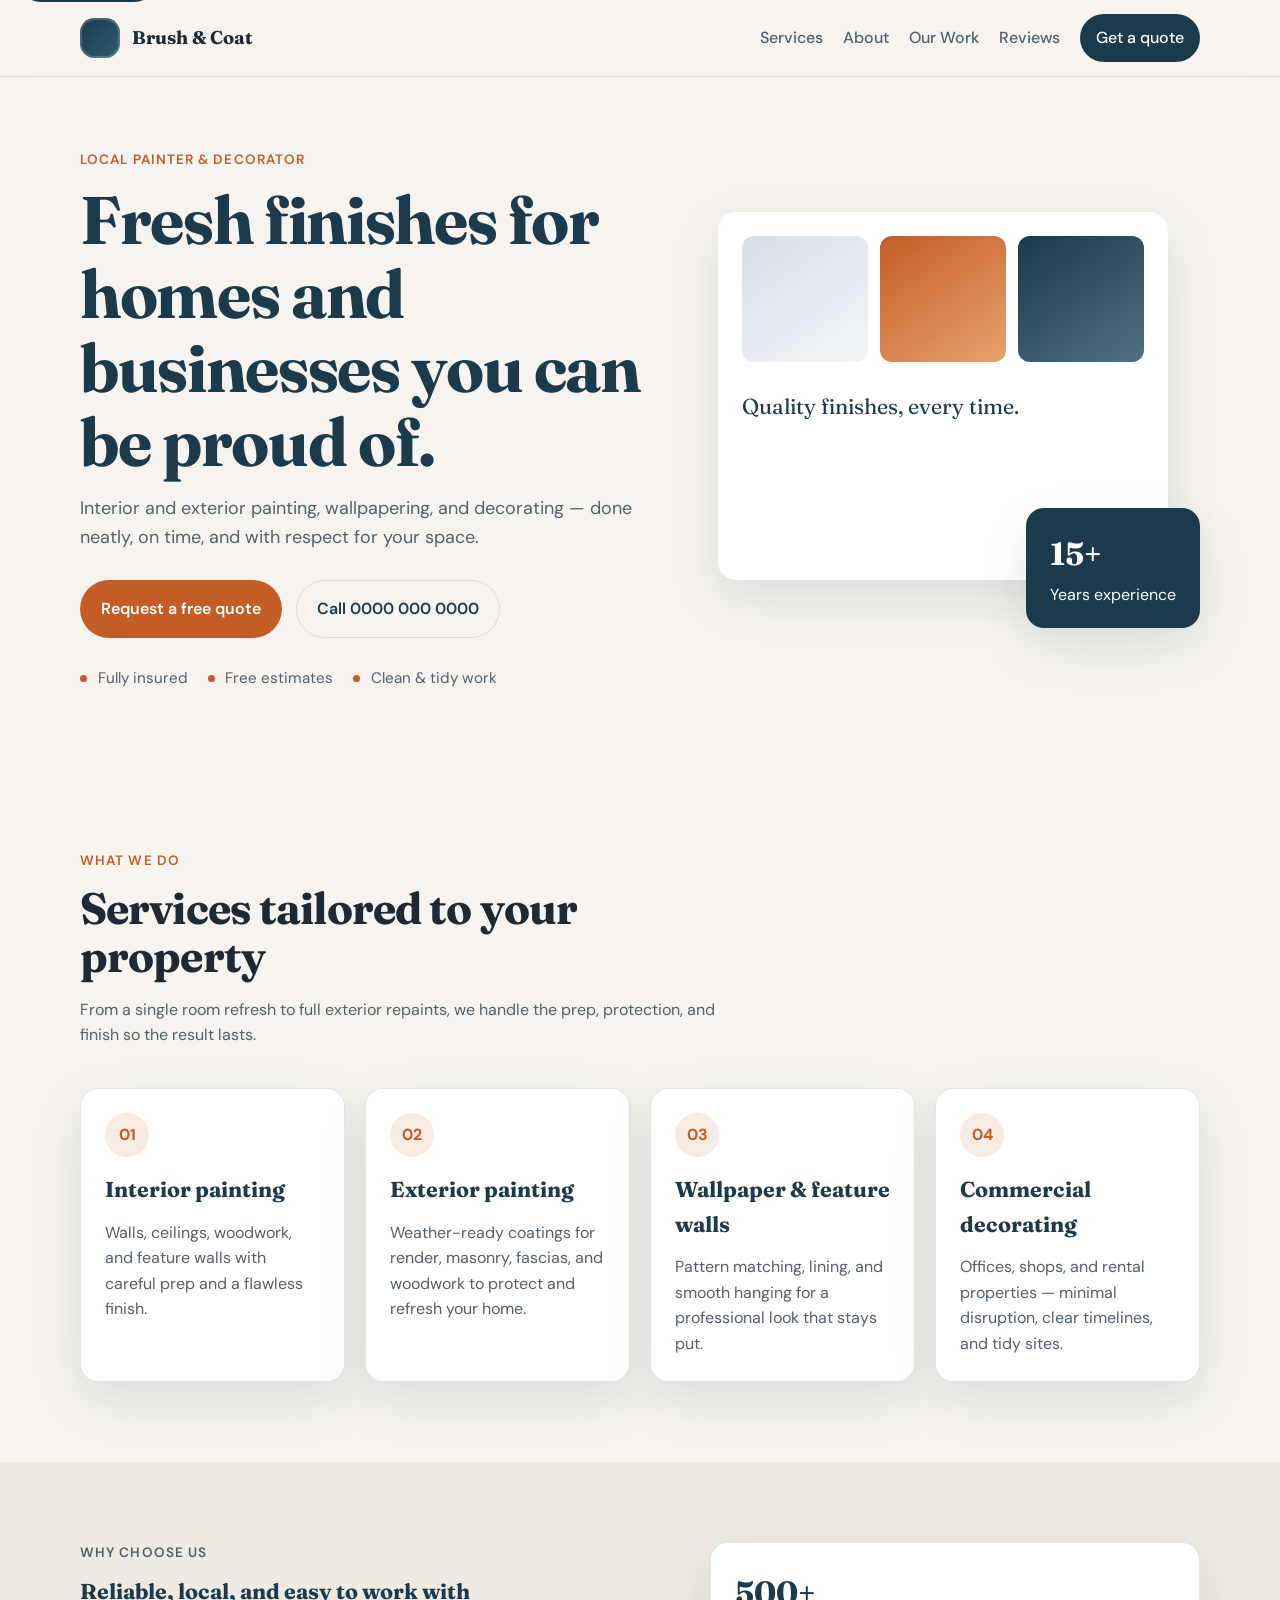
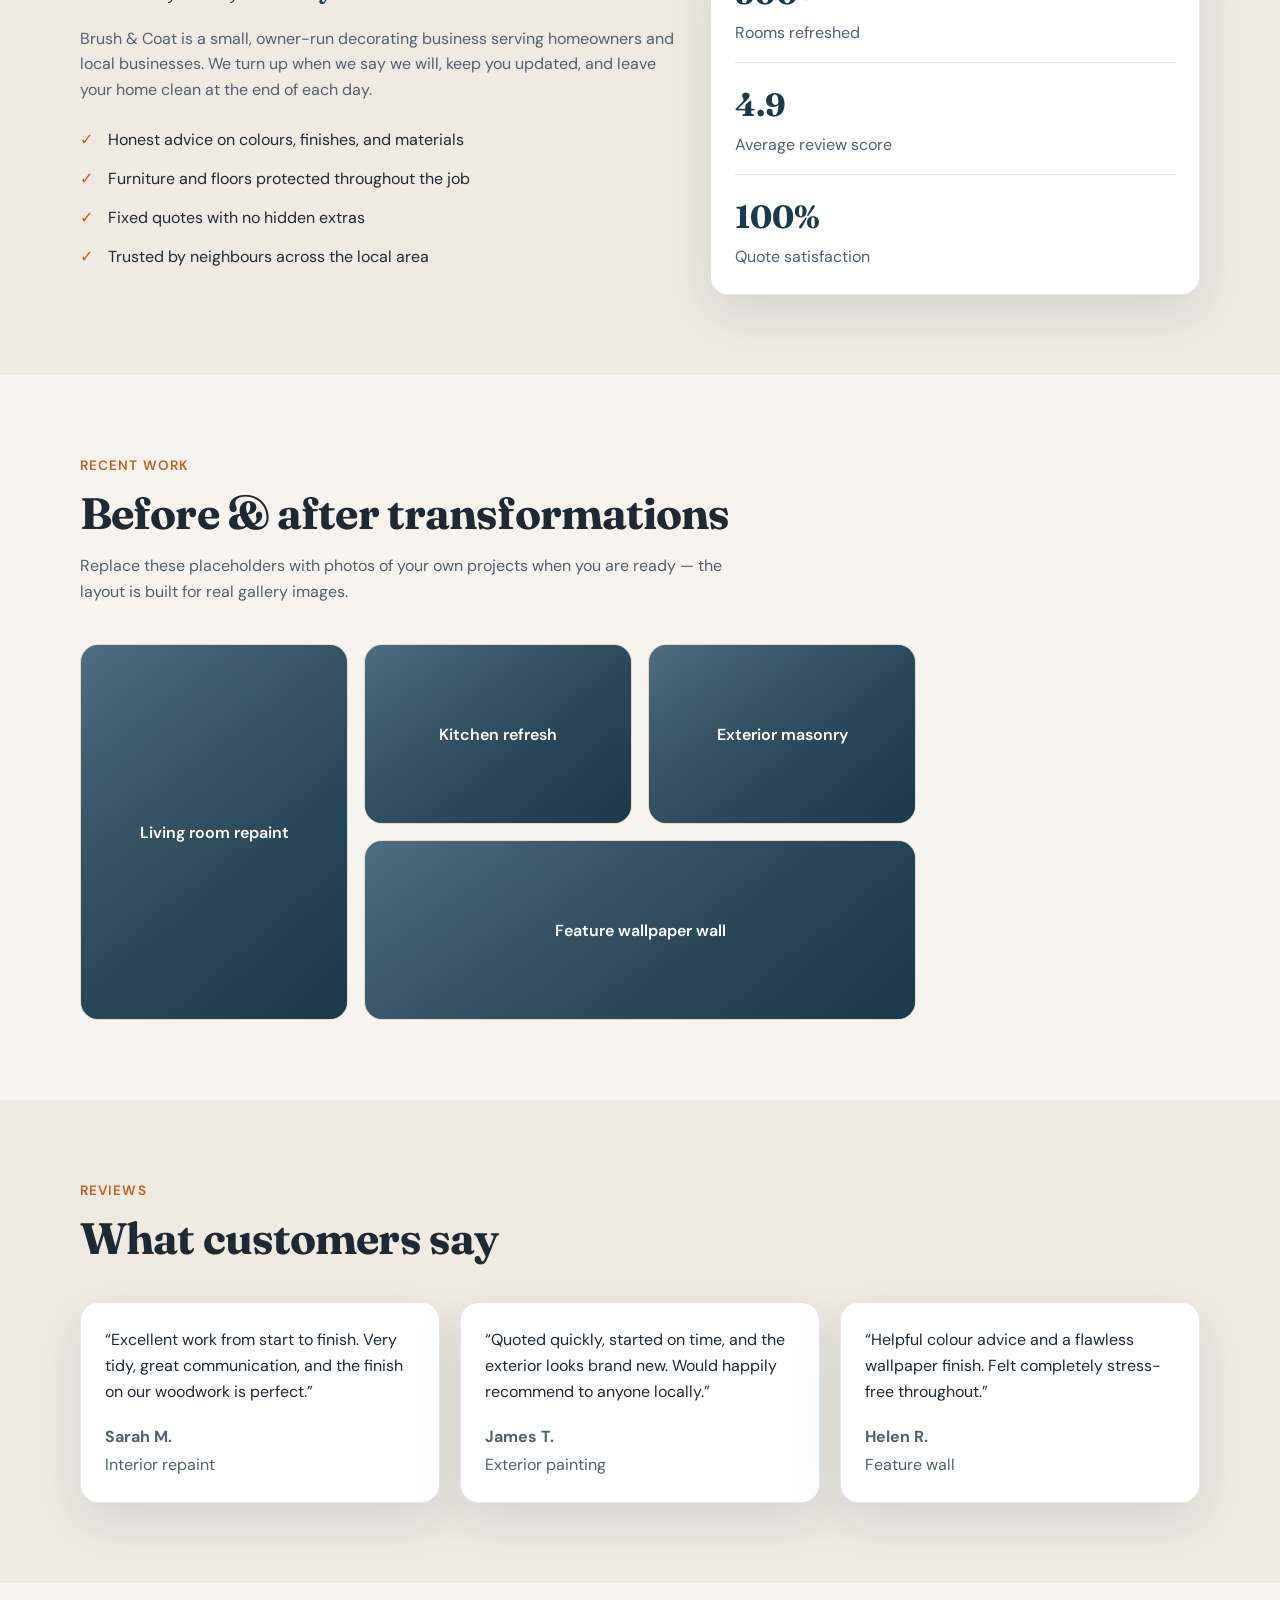
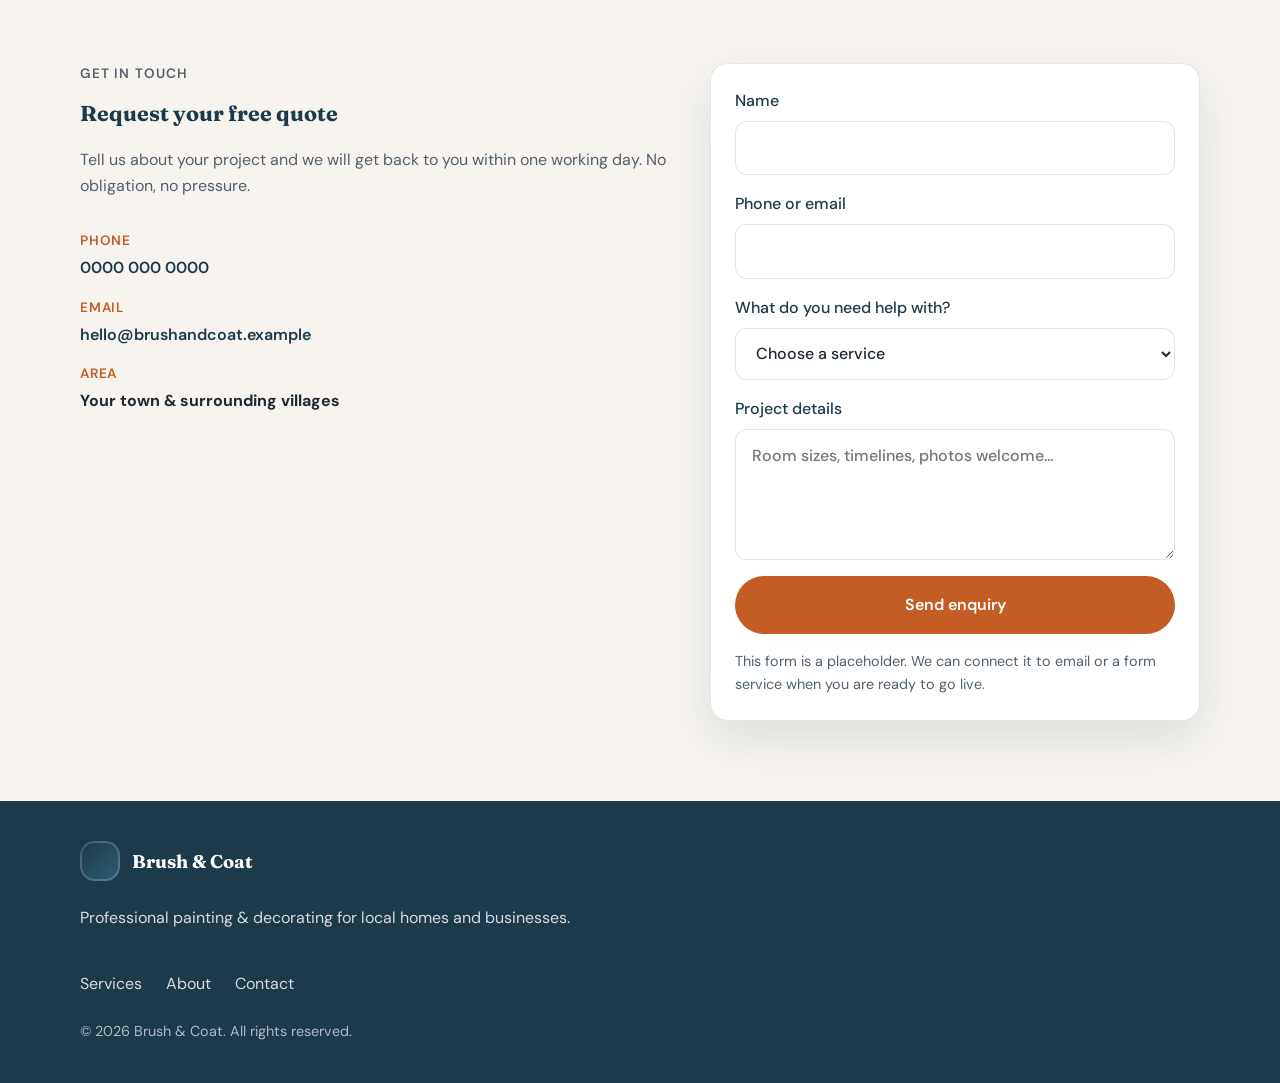
==== index.html @ 52cade2f "Initial Decorator Site" ====
<!DOCTYPE html>
<html lang="en">
  <head>
    <meta charset="UTF-8" />
    <meta name="viewport" content="width=device-width, initial-scale=1.0" />
    <meta
      name="description"
      content="Professional painting and decorating for homes and businesses. Interior, exterior, wallpaper, and more. Free quotes across your local area."
    />
    <title>Brush &amp; Coat | Painter &amp; Decorator</title>
    <link rel="icon" href="/favicon.svg" type="image/svg+xml" />
    <link rel="preconnect" href="https://fonts.googleapis.com" />
    <link rel="preconnect" href="https://fonts.gstatic.com" crossorigin />
    <link
      href="https://fonts.googleapis.com/css2?family=DM+Sans:ital,opsz,wght@0,9..40,400;0,9..40,500;0,9..40,600;0,9..40,700;1,9..40,400&family=Fraunces:opsz,wght@9..144,600;9..144,700&display=swap"
      rel="stylesheet"
    />
    <link rel="stylesheet" href="/css/styles.css" />
  </head>
  <body>
    <a class="skip-link" href="#main">Skip to content</a>

    <header class="site-header" id="top">
      <div class="container header-inner">
        <a class="logo" href="#top">
          <span class="logo-mark" aria-hidden="true"></span>
          <span class="logo-text">Brush &amp; Coat</span>
        </a>

        <button
          class="nav-toggle"
          type="button"
          aria-expanded="false"
          aria-controls="site-nav"
        >
          <span class="nav-toggle-bar"></span>
          <span class="nav-toggle-bar"></span>
          <span class="nav-toggle-bar"></span>
          <span class="sr-only">Open menu</span>
        </button>

        <nav class="site-nav" id="site-nav">
          <a href="#services">Services</a>
          <a href="#about">About</a>
          <a href="#work">Our Work</a>
          <a href="#reviews">Reviews</a>
          <a class="nav-cta" href="#contact">Get a quote</a>
        </nav>
      </div>
    </header>

    <main id="main">
      <section class="hero">
        <div class="container hero-grid">
          <div class="hero-copy">
            <p class="eyebrow">Local painter &amp; decorator</p>
            <h1>Fresh finishes for homes and businesses you can be proud of.</h1>
            <p class="lead">
              Interior and exterior painting, wallpapering, and decorating —
              done neatly, on time, and with respect for your space.
            </p>
            <div class="hero-actions">
              <a class="btn btn-primary" href="#contact">Request a free quote</a>
              <a class="btn btn-secondary" href="tel:+440000000000">Call 0000 000 0000</a>
            </div>
            <ul class="trust-list">
              <li>Fully insured</li>
              <li>Free estimates</li>
              <li>Clean &amp; tidy work</li>
            </ul>
          </div>

          <div class="hero-visual" aria-hidden="true">
            <div class="hero-card hero-card-main">
              <div class="swatch swatch-1"></div>
              <div class="swatch swatch-2"></div>
              <div class="swatch swatch-3"></div>
              <p>Quality finishes, every time.</p>
            </div>
            <div class="hero-card hero-card-accent">
              <strong>15+</strong>
              <span>Years experience</span>
            </div>
          </div>
        </div>
      </section>

      <section class="section" id="services">
        <div class="container">
          <div class="section-heading">
            <p class="eyebrow">What we do</p>
            <h2>Services tailored to your property</h2>
            <p>
              From a single room refresh to full exterior repaints, we handle
              the prep, protection, and finish so the result lasts.
            </p>
          </div>

          <div class="card-grid">
            <article class="service-card">
              <div class="service-icon" aria-hidden="true">01</div>
              <h3>Interior painting</h3>
              <p>
                Walls, ceilings, woodwork, and feature walls with careful prep
                and a flawless finish.
              </p>
            </article>
            <article class="service-card">
              <div class="service-icon" aria-hidden="true">02</div>
              <h3>Exterior painting</h3>
              <p>
                Weather-ready coatings for render, masonry, fascias, and
                woodwork to protect and refresh your home.
              </p>
            </article>
            <article class="service-card">
              <div class="service-icon" aria-hidden="true">03</div>
              <h3>Wallpaper &amp; feature walls</h3>
              <p>
                Pattern matching, lining, and smooth hanging for a professional
                look that stays put.
              </p>
            </article>
            <article class="service-card">
              <div class="service-icon" aria-hidden="true">04</div>
              <h3>Commercial decorating</h3>
              <p>
                Offices, shops, and rental properties — minimal disruption,
                clear timelines, and tidy sites.
              </p>
            </article>
          </div>
        </div>
      </section>

      <section class="section section-muted" id="about">
        <div class="container about-grid">
          <div>
            <p class="eyebrow">Why choose us</p>
            <h2>Reliable, local, and easy to work with</h2>
            <p>
              Brush &amp; Coat is a small, owner-run decorating business serving
              homeowners and local businesses. We turn up when we say we will,
              keep you updated, and leave your home clean at the end of each day.
            </p>
            <ul class="check-list">
              <li>Honest advice on colours, finishes, and materials</li>
              <li>Furniture and floors protected throughout the job</li>
              <li>Fixed quotes with no hidden extras</li>
              <li>Trusted by neighbours across the local area</li>
            </ul>
          </div>

          <div class="stats-panel">
            <div class="stat">
              <strong>500+</strong>
              <span>Rooms refreshed</span>
            </div>
            <div class="stat">
              <strong>4.9</strong>
              <span>Average review score</span>
            </div>
            <div class="stat">
              <strong>100%</strong>
              <span>Quote satisfaction</span>
            </div>
          </div>
        </div>
      </section>

      <section class="section" id="work">
        <div class="container">
          <div class="section-heading">
            <p class="eyebrow">Recent work</p>
            <h2>Before &amp; after transformations</h2>
            <p>
              Replace these placeholders with photos of your own projects when
              you are ready — the layout is built for real gallery images.
            </p>
          </div>

          <div class="gallery-grid">
            <figure class="gallery-item gallery-item-tall">
              <div class="gallery-placeholder">Living room repaint</div>
            </figure>
            <figure class="gallery-item">
              <div class="gallery-placeholder">Kitchen refresh</div>
            </figure>
            <figure class="gallery-item">
              <div class="gallery-placeholder">Exterior masonry</div>
            </figure>
            <figure class="gallery-item gallery-item-wide">
              <div class="gallery-placeholder">Feature wallpaper wall</div>
            </figure>
          </div>
        </div>
      </section>

      <section class="section section-muted" id="reviews">
        <div class="container">
          <div class="section-heading">
            <p class="eyebrow">Reviews</p>
            <h2>What customers say</h2>
          </div>

          <div class="review-grid">
            <blockquote class="review-card">
              <p>
                “Excellent work from start to finish. Very tidy, great
                communication, and the finish on our woodwork is perfect.”
              </p>
              <footer>
                <strong>Sarah M.</strong>
                <span>Interior repaint</span>
              </footer>
            </blockquote>
            <blockquote class="review-card">
              <p>
                “Quoted quickly, started on time, and the exterior looks brand
                new. Would happily recommend to anyone locally.”
              </p>
              <footer>
                <strong>James T.</strong>
                <span>Exterior painting</span>
              </footer>
            </blockquote>
            <blockquote class="review-card">
              <p>
                “Helpful colour advice and a flawless wallpaper finish. Felt
                completely stress-free throughout.”
              </p>
              <footer>
                <strong>Helen R.</strong>
                <span>Feature wall</span>
              </footer>
            </blockquote>
          </div>
        </div>
      </section>

      <section class="section contact-section" id="contact">
        <div class="container contact-grid">
          <div>
            <p class="eyebrow">Get in touch</p>
            <h2>Request your free quote</h2>
            <p>
              Tell us about your project and we will get back to you within one
              working day. No obligation, no pressure.
            </p>

            <ul class="contact-details">
              <li>
                <span>Phone</span>
                <a href="tel:+440000000000">0000 000 0000</a>
              </li>
              <li>
                <span>Email</span>
                <a href="mailto:hello@brushandcoat.example">hello@brushandcoat.example</a>
              </li>
              <li>
                <span>Area</span>
                <strong>Your town &amp; surrounding villages</strong>
              </li>
            </ul>
          </div>

          <form class="contact-form" action="#" method="post">
            <label>
              Name
              <input type="text" name="name" autocomplete="name" required />
            </label>
            <label>
              Phone or email
              <input
                type="text"
                name="contact"
                autocomplete="email"
                required
              />
            </label>
            <label>
              What do you need help with?
              <select name="service" required>
                <option value="">Choose a service</option>
                <option>Interior painting</option>
                <option>Exterior painting</option>
                <option>Wallpaper / feature wall</option>
                <option>Commercial decorating</option>
                <option>Not sure yet</option>
              </select>
            </label>
            <label>
              Project details
              <textarea
                name="message"
                rows="4"
                placeholder="Room sizes, timelines, photos welcome..."
                required
              ></textarea>
            </label>
            <button class="btn btn-primary btn-full" type="submit">
              Send enquiry
            </button>
            <p class="form-note">
              This form is a placeholder. We can connect it to email or a
              form service when you are ready to go live.
            </p>
          </form>
        </div>
      </section>
    </main>

    <footer class="site-footer">
      <div class="container footer-inner">
        <div>
          <a class="logo logo-footer" href="#top">
            <span class="logo-mark" aria-hidden="true"></span>
            <span class="logo-text">Brush &amp; Coat</span>
          </a>
          <p>Professional painting &amp; decorating for local homes and businesses.</p>
        </div>
        <div class="footer-links">
          <a href="#services">Services</a>
          <a href="#about">About</a>
          <a href="#contact">Contact</a>
        </div>
        <p class="footer-copy">&copy; <span id="year"></span> Brush &amp; Coat. All rights reserved.</p>
      </div>
    </footer>

    <script src="/js/main.js"></script>
  </body>
</html>
---- css/styles.css ----
:root {
  --bg: #f7f4ef;
  --bg-muted: #efeae2;
  --surface: #ffffff;
  --text: #1f2933;
  --text-muted: #52606d;
  --accent: #c45c26;
  --accent-dark: #9a4518;
  --navy: #1b3a4b;
  --navy-soft: #2f5d73;
  --border: rgba(27, 58, 75, 0.12);
  --shadow: 0 18px 50px rgba(27, 58, 75, 0.12);
  --radius: 18px;
  --radius-sm: 12px;
  --container: 1120px;
  --font-body: "DM Sans", system-ui, sans-serif;
  --font-display: "Fraunces", Georgia, serif;
}

*,
*::before,
*::after {
  box-sizing: border-box;
}

html {
  scroll-behavior: smooth;
}

body {
  margin: 0;
  font-family: var(--font-body);
  color: var(--text);
  background: var(--bg);
  line-height: 1.6;
}

img {
  max-width: 100%;
  display: block;
}

a {
  color: inherit;
  text-decoration: none;
}

button,
input,
select,
textarea {
  font: inherit;
}

.sr-only {
  position: absolute;
  width: 1px;
  height: 1px;
  padding: 0;
  margin: -1px;
  overflow: hidden;
  clip: rect(0, 0, 0, 0);
  white-space: nowrap;
  border: 0;
}

.skip-link {
  position: absolute;
  left: 1rem;
  top: -3rem;
  background: var(--navy);
  color: #fff;
  padding: 0.75rem 1rem;
  border-radius: 999px;
  z-index: 1000;
}

.skip-link:focus {
  top: 1rem;
}

.container {
  width: min(calc(100% - 2rem), var(--container));
  margin-inline: auto;
}

.eyebrow {
  margin: 0 0 0.75rem;
  font-size: 0.85rem;
  font-weight: 600;
  letter-spacing: 0.08em;
  text-transform: uppercase;
  color: var(--accent);
}

.section {
  padding: 5rem 0;
}

.section-muted {
  background: var(--bg-muted);
}

.section-heading {
  max-width: 42rem;
  margin-bottom: 2.5rem;
}

.section-heading h2,
.hero h1 {
  font-family: var(--font-display);
  line-height: 1.1;
  letter-spacing: -0.02em;
}

.section-heading h2 {
  margin: 0 0 1rem;
  font-size: clamp(2rem, 4vw, 2.75rem);
}

.section-heading p:last-child {
  margin: 0;
  color: var(--text-muted);
}

.site-header {
  position: sticky;
  top: 0;
  z-index: 50;
  backdrop-filter: blur(14px);
  background: rgba(247, 244, 239, 0.88);
  border-bottom: 1px solid var(--border);
}

.header-inner {
  display: flex;
  align-items: center;
  justify-content: space-between;
  gap: 1rem;
  min-height: 4.75rem;
}

.logo {
  display: inline-flex;
  align-items: center;
  gap: 0.75rem;
  font-weight: 700;
}

.logo-mark {
  width: 2.5rem;
  height: 2.5rem;
  border-radius: 0.9rem;
  background:
    linear-gradient(135deg, var(--navy), var(--navy-soft)),
    linear-gradient(45deg, var(--accent), #e7a26d);
  box-shadow: inset 0 0 0 2px rgba(255, 255, 255, 0.18);
}

.logo-text {
  font-family: var(--font-display);
  font-size: 1.15rem;
}

.site-nav {
  display: flex;
  align-items: center;
  gap: 1.25rem;
}

.site-nav a {
  color: var(--text-muted);
  font-weight: 500;
  transition: color 0.2s ease;
}

.site-nav a:hover,
.site-nav a:focus-visible {
  color: var(--navy);
}

.nav-cta {
  padding: 0.7rem 1rem;
  border-radius: 999px;
  background: var(--navy);
  color: #fff !important;
}

.nav-toggle {
  display: none;
  width: 2.75rem;
  height: 2.75rem;
  border: 0;
  border-radius: 999px;
  background: var(--surface);
  box-shadow: var(--shadow);
  align-items: center;
  justify-content: center;
  flex-direction: column;
  gap: 0.3rem;
}

.nav-toggle-bar {
  width: 1.1rem;
  height: 2px;
  background: var(--navy);
  border-radius: 999px;
}

.hero {
  padding: 4.5rem 0 5rem;
}

.hero-grid {
  display: grid;
  grid-template-columns: 1.1fr 0.9fr;
  gap: 3rem;
  align-items: center;
}

.hero h1 {
  margin: 0 0 1rem;
  font-size: clamp(2.5rem, 6vw, 4.2rem);
  color: var(--navy);
}

.lead {
  margin: 0 0 1.75rem;
  font-size: 1.125rem;
  color: var(--text-muted);
  max-width: 36rem;
}

.hero-actions {
  display: flex;
  flex-wrap: wrap;
  gap: 0.85rem;
  margin-bottom: 1.75rem;
}

.btn {
  display: inline-flex;
  align-items: center;
  justify-content: center;
  padding: 0.95rem 1.25rem;
  border-radius: 999px;
  border: 1px solid transparent;
  font-weight: 600;
  transition: transform 0.2s ease, background 0.2s ease, border-color 0.2s ease;
}

.btn:hover,
.btn:focus-visible {
  transform: translateY(-1px);
}

.btn-primary {
  background: var(--accent);
  color: #fff;
}

.btn-primary:hover,
.btn-primary:focus-visible {
  background: var(--accent-dark);
}

.btn-secondary {
  background: transparent;
  border-color: var(--border);
  color: var(--navy);
}

.btn-full {
  width: 100%;
}

.trust-list {
  display: flex;
  flex-wrap: wrap;
  gap: 0.75rem 1.25rem;
  margin: 0;
  padding: 0;
  list-style: none;
  color: var(--text-muted);
  font-size: 0.95rem;
}

.trust-list li {
  position: relative;
  padding-left: 1.1rem;
}

.trust-list li::before {
  content: "";
  position: absolute;
  left: 0;
  top: 0.55rem;
  width: 0.45rem;
  height: 0.45rem;
  border-radius: 999px;
  background: var(--accent);
}

.hero-visual {
  position: relative;
  min-height: 26rem;
}

.hero-card {
  position: absolute;
  border-radius: var(--radius);
  background: var(--surface);
  box-shadow: var(--shadow);
}

.hero-card-main {
  inset: 0 2rem 3rem 0;
  padding: 1.5rem;
  display: grid;
  grid-template-columns: repeat(3, 1fr);
  gap: 0.75rem;
  align-content: start;
}

.hero-card-main p {
  grid-column: 1 / -1;
  margin: 1rem 0 0;
  font-family: var(--font-display);
  font-size: 1.35rem;
  color: var(--navy);
}

.swatch {
  aspect-ratio: 1;
  border-radius: var(--radius-sm);
}

.swatch-1 {
  background: linear-gradient(145deg, #d8dee8, #f3f5f8);
}

.swatch-2 {
  background: linear-gradient(145deg, #c45c26, #e7a26d);
}

.swatch-3 {
  background: linear-gradient(145deg, #1b3a4b, #4f7184);
}

.hero-card-accent {
  right: 0;
  bottom: 0;
  padding: 1.25rem 1.5rem;
  background: var(--navy);
  color: #fff;
  display: grid;
  gap: 0.2rem;
}

.hero-card-accent strong {
  font-family: var(--font-display);
  font-size: 2rem;
}

.card-grid,
.review-grid {
  display: grid;
  gap: 1.25rem;
}

.card-grid {
  grid-template-columns: repeat(4, minmax(0, 1fr));
}

.service-card,
.review-card,
.stats-panel,
.contact-form {
  background: var(--surface);
  border: 1px solid var(--border);
  border-radius: var(--radius);
  box-shadow: var(--shadow);
}

.service-card {
  padding: 1.5rem;
}

.service-icon {
  width: 2.75rem;
  height: 2.75rem;
  display: grid;
  place-items: center;
  border-radius: 999px;
  background: rgba(196, 92, 38, 0.12);
  color: var(--accent);
  font-weight: 700;
  margin-bottom: 1rem;
}

.service-card h3,
.about-grid h2,
.contact-grid h2 {
  margin: 0 0 0.75rem;
  font-family: var(--font-display);
  font-size: 1.35rem;
  color: var(--navy);
}

.service-card p {
  margin: 0;
  color: var(--text-muted);
}

.about-grid,
.contact-grid {
  display: grid;
  grid-template-columns: 1.1fr 0.9fr;
  gap: 2rem;
  align-items: start;
}

.about-grid p,
.contact-grid p {
  color: var(--text-muted);
}

.check-list {
  margin: 1.5rem 0 0;
  padding: 0;
  list-style: none;
  display: grid;
  gap: 0.85rem;
}

.check-list li {
  position: relative;
  padding-left: 1.75rem;
}

.check-list li::before {
  content: "✓";
  position: absolute;
  left: 0;
  top: 0;
  color: var(--accent);
  font-weight: 700;
}

.stats-panel {
  display: grid;
  gap: 1rem;
  padding: 1.5rem;
}

.stat {
  display: grid;
  gap: 0.15rem;
  padding-bottom: 1rem;
  border-bottom: 1px solid var(--border);
}

.stat:last-child {
  padding-bottom: 0;
  border-bottom: 0;
}

.stat strong {
  font-family: var(--font-display);
  font-size: 2rem;
  color: var(--navy);
}

.stat span {
  color: var(--text-muted);
}

.gallery-grid {
  display: grid;
  grid-template-columns: repeat(4, minmax(0, 1fr));
  grid-auto-rows: 180px;
  gap: 1rem;
}

.gallery-item {
  margin: 0;
  overflow: hidden;
  border-radius: var(--radius);
  border: 1px solid var(--border);
}

.gallery-item-tall {
  grid-row: span 2;
}

.gallery-item-wide {
  grid-column: span 2;
}

.gallery-placeholder {
  width: 100%;
  height: 100%;
  display: grid;
  place-items: center;
  padding: 1rem;
  text-align: center;
  color: #fff;
  font-weight: 600;
  background:
    linear-gradient(160deg, rgba(27, 58, 75, 0.15), rgba(27, 58, 75, 0.55)),
    linear-gradient(135deg, #56768a, #1b3a4b);
}

.review-grid {
  grid-template-columns: repeat(3, minmax(0, 1fr));
}

.review-card {
  margin: 0;
  padding: 1.5rem;
}

.review-card p {
  margin: 0 0 1.25rem;
  color: var(--text);
}

.review-card footer {
  display: grid;
  gap: 0.15rem;
  color: var(--text-muted);
}

.contact-details {
  list-style: none;
  margin: 2rem 0 0;
  padding: 0;
  display: grid;
  gap: 1rem;
}

.contact-details li {
  display: grid;
  gap: 0.2rem;
}

.contact-details span {
  font-size: 0.85rem;
  text-transform: uppercase;
  letter-spacing: 0.06em;
  color: var(--accent);
  font-weight: 600;
}

.contact-details a {
  color: var(--navy);
  font-weight: 600;
}

.contact-form {
  padding: 1.5rem;
  display: grid;
  gap: 1rem;
}

.contact-form label {
  display: grid;
  gap: 0.45rem;
  font-weight: 500;
  color: var(--navy);
}

.contact-form input,
.contact-form select,
.contact-form textarea {
  width: 100%;
  padding: 0.85rem 1rem;
  border: 1px solid var(--border);
  border-radius: var(--radius-sm);
  background: #fff;
  color: var(--text);
}

.contact-form input:focus,
.contact-form select:focus,
.contact-form textarea:focus {
  outline: 2px solid rgba(196, 92, 38, 0.25);
  border-color: var(--accent);
}

.form-note {
  margin: 0;
  font-size: 0.9rem;
  color: var(--text-muted);
}

.site-footer {
  padding: 2.5rem 0;
  background: var(--navy);
  color: rgba(255, 255, 255, 0.82);
}

.footer-inner {
  display: grid;
  gap: 1.5rem;
}

.logo-footer .logo-text,
.logo-footer .logo-mark {
  color: #fff;
}

.footer-links {
  display: flex;
  flex-wrap: wrap;
  gap: 1rem 1.5rem;
}

.footer-copy {
  margin: 0;
  font-size: 0.9rem;
  color: rgba(255, 255, 255, 0.65);
}

@media (max-width: 960px) {
  .hero-grid,
  .about-grid,
  .contact-grid,
  .card-grid,
  .review-grid {
    grid-template-columns: 1fr 1fr;
  }

  .card-grid {
    grid-template-columns: 1fr 1fr;
  }

  .gallery-grid {
    grid-template-columns: repeat(2, minmax(0, 1fr));
  }

  .gallery-item-wide {
    grid-column: span 2;
  }
}

@media (max-width: 720px) {
  .nav-toggle {
    display: inline-flex;
  }

  .site-nav {
    position: absolute;
    top: calc(100% + 0.5rem);
    right: 1rem;
    left: 1rem;
    display: none;
    flex-direction: column;
    align-items: stretch;
    padding: 1rem;
    background: var(--surface);
    border: 1px solid var(--border);
    border-radius: var(--radius);
    box-shadow: var(--shadow);
  }

  .site-nav.is-open {
    display: flex;
  }

  .site-header {
    position: relative;
  }

  .header-inner {
    position: relative;
  }

  .hero-grid,
  .about-grid,
  .contact-grid,
  .card-grid,
  .review-grid,
  .gallery-grid {
    grid-template-columns: 1fr;
  }

  .hero-visual {
    min-height: 18rem;
  }

  .hero-card-main {
    inset: 0 1rem 2rem 0;
  }

  .gallery-item-wide,
  .gallery-item-tall {
    grid-column: auto;
    grid-row: auto;
  }
}
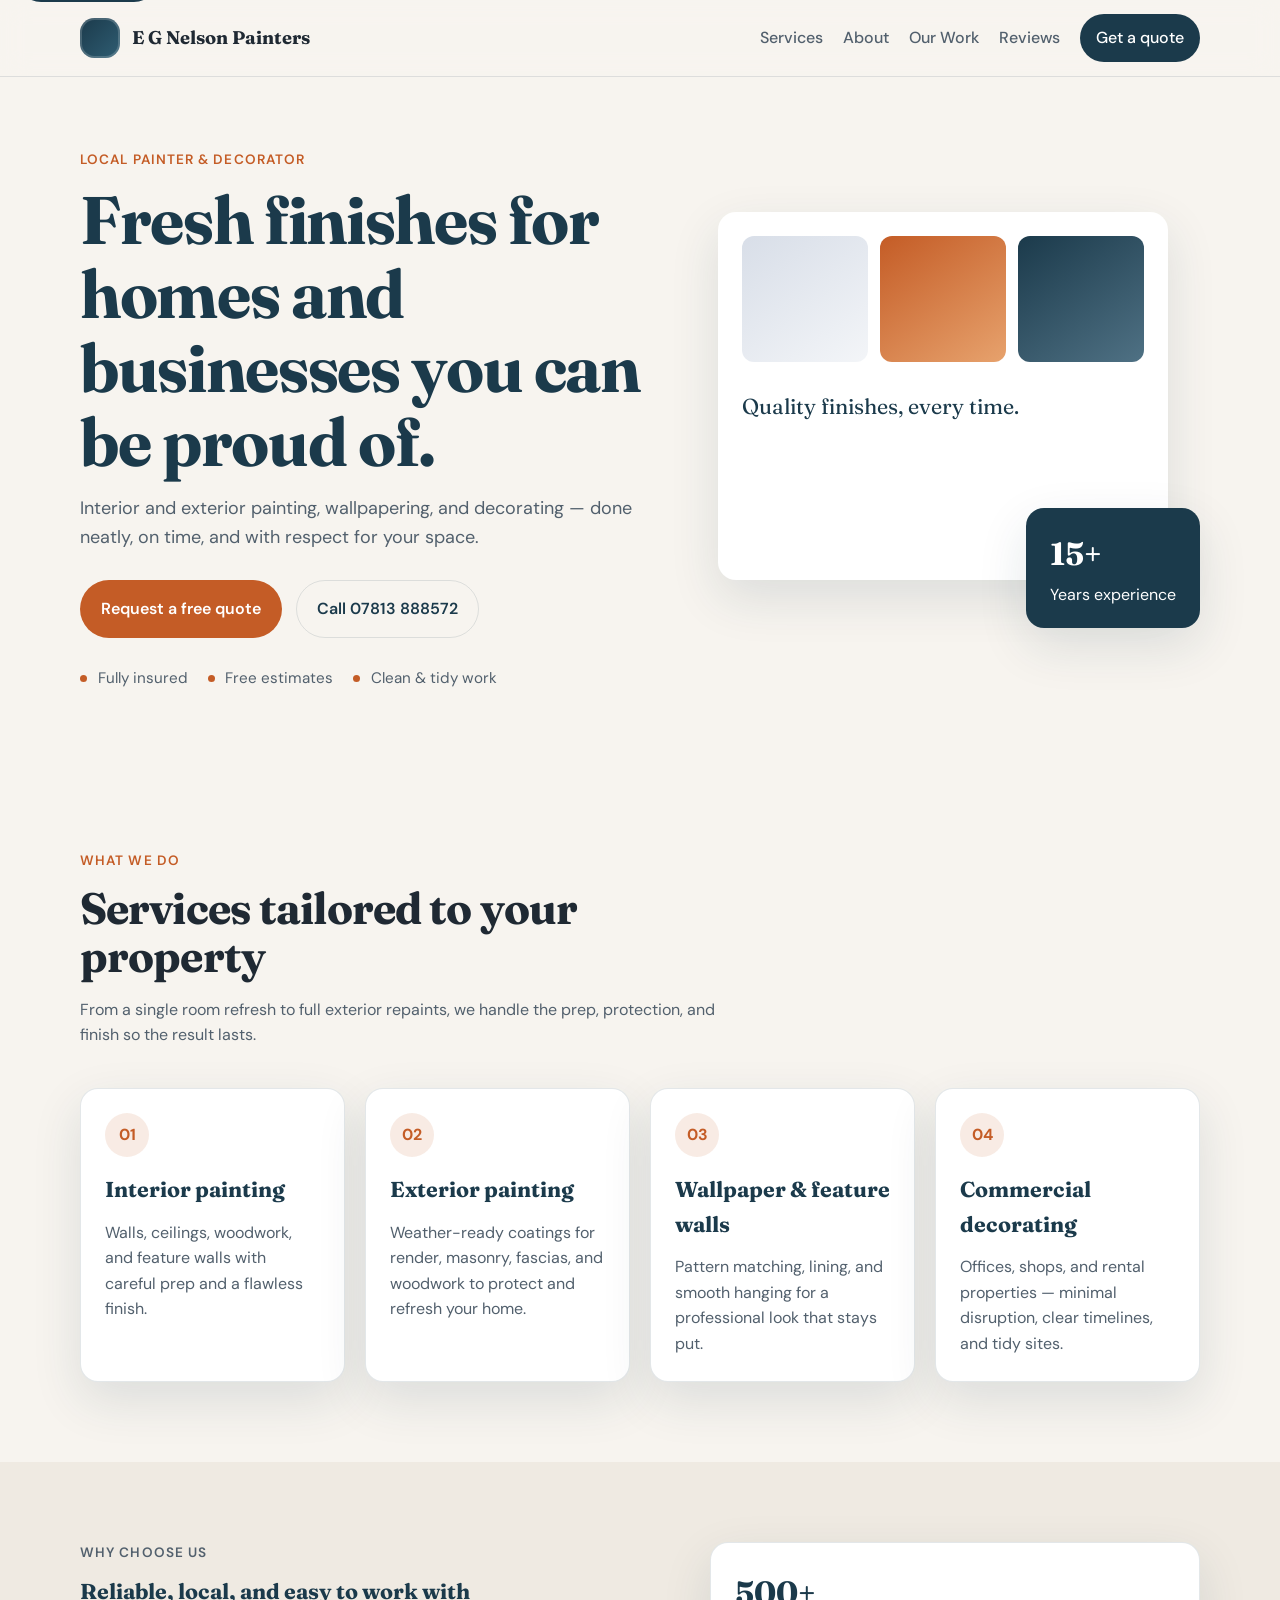
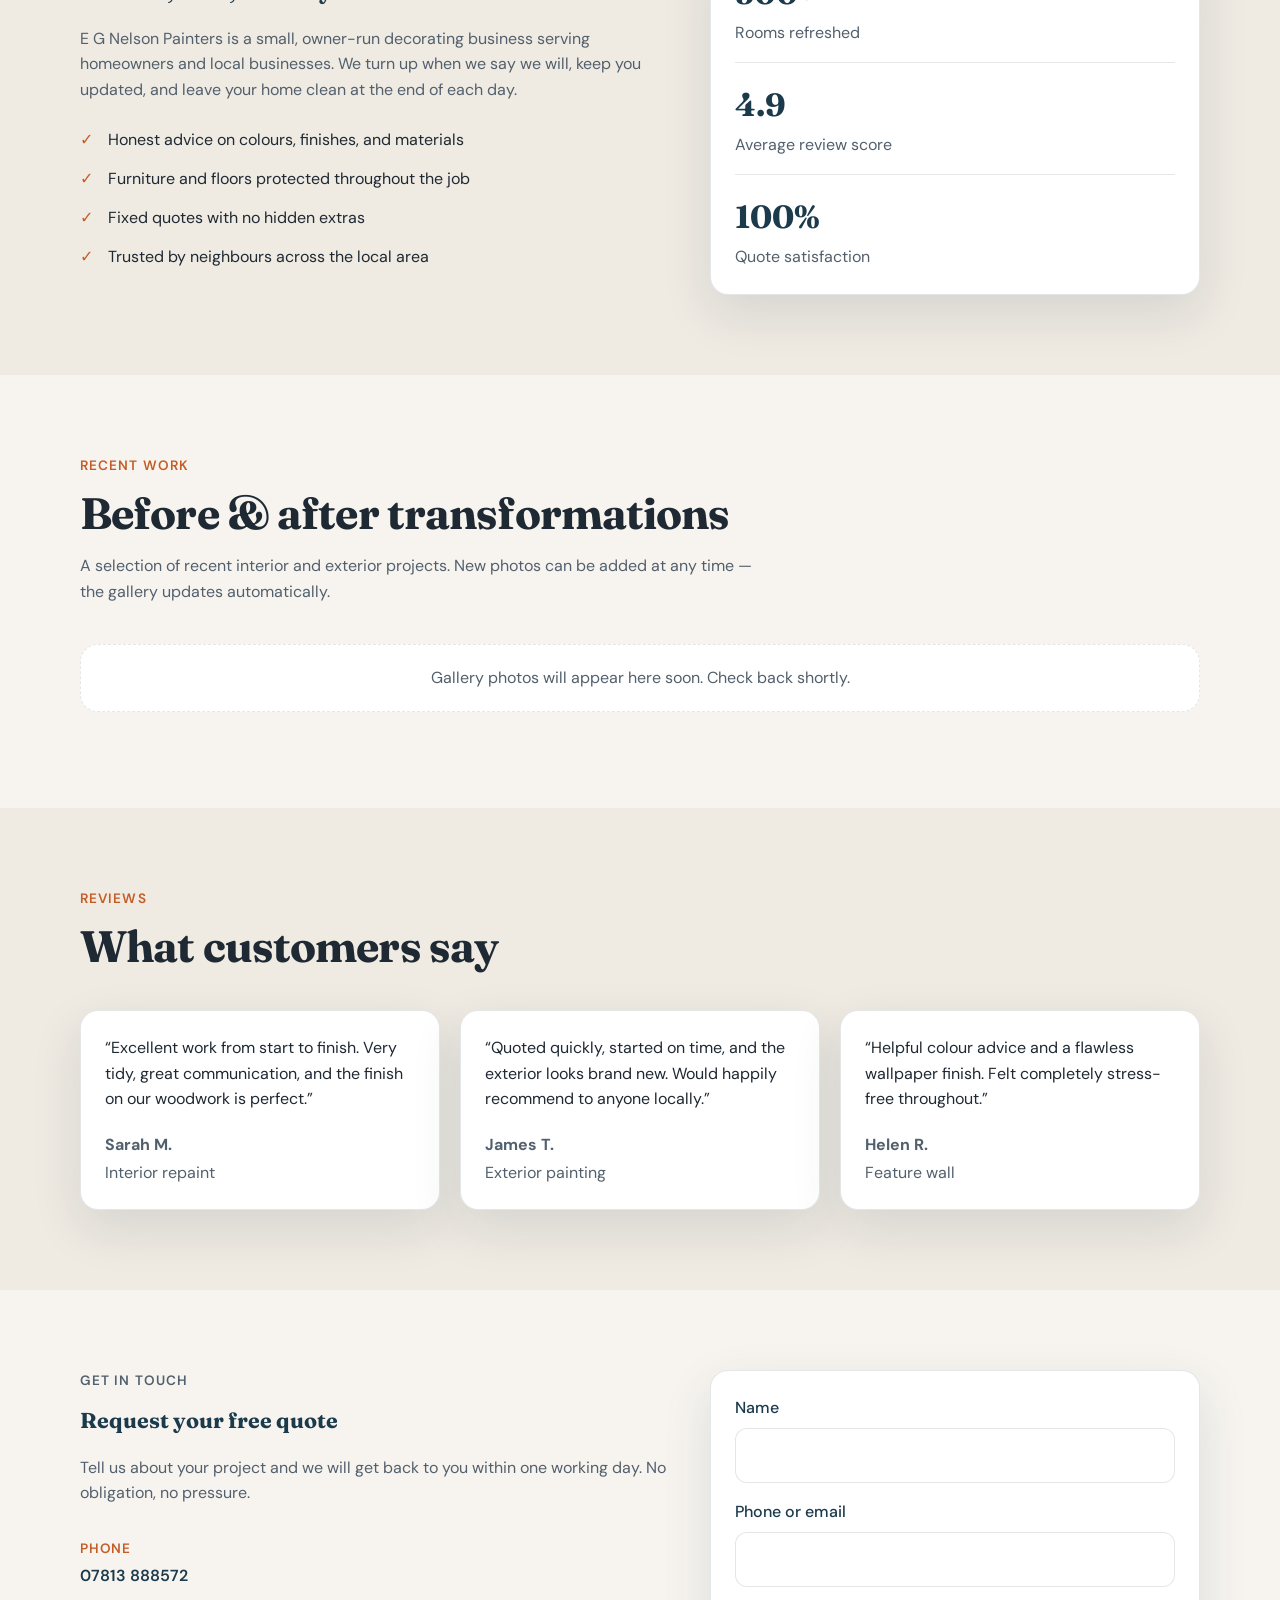
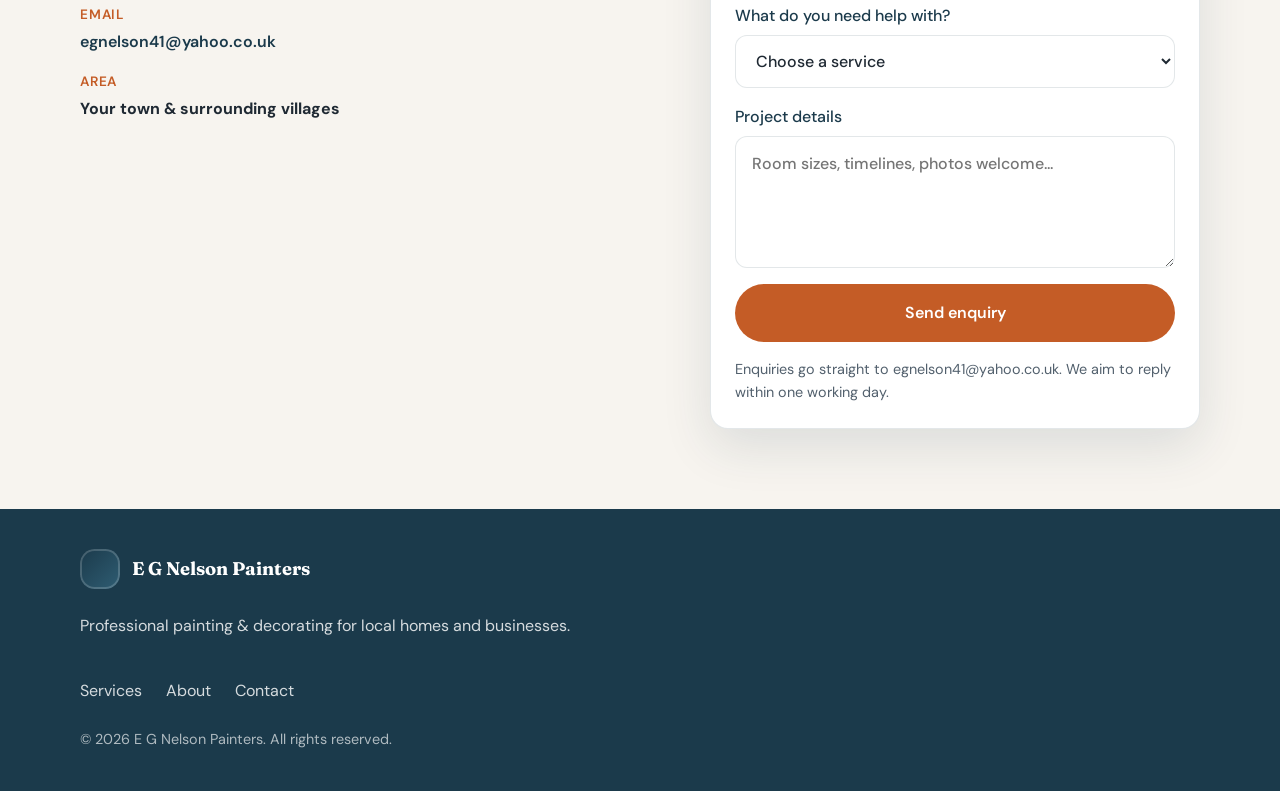
==== commit 8d7cddf2: "Update business details and add CMS-managed gallery" ====
--- a/index.html
+++ b/index.html
@@ -5,9 +5,9 @@
     <meta name="viewport" content="width=device-width, initial-scale=1.0" />
     <meta
       name="description"
-      content="Professional painting and decorating for homes and businesses. Interior, exterior, wallpaper, and more. Free quotes across your local area."
+      content="E G Nelson Painters — professional painting and decorating for homes and businesses. Interior, exterior, wallpaper, and more. Free quotes across your local area."
     />
-    <title>Brush &amp; Coat | Painter &amp; Decorator</title>
+    <title>E G Nelson Painters | Painter &amp; Decorator</title>
     <link rel="icon" href="/favicon.svg" type="image/svg+xml" />
     <link rel="preconnect" href="https://fonts.googleapis.com" />
     <link rel="preconnect" href="https://fonts.gstatic.com" crossorigin />
@@ -24,7 +24,7 @@
       <div class="container header-inner">
         <a class="logo" href="#top">
           <span class="logo-mark" aria-hidden="true"></span>
-          <span class="logo-text">Brush &amp; Coat</span>
+          <span class="logo-text">E G Nelson Painters</span>
         </a>
 
         <button
@@ -61,7 +61,7 @@
             </p>
             <div class="hero-actions">
               <a class="btn btn-primary" href="#contact">Request a free quote</a>
-              <a class="btn btn-secondary" href="tel:+440000000000">Call 0000 000 0000</a>
+              <a class="btn btn-secondary" href="tel:+447813888572">Call 07813 888572</a>
             </div>
             <ul class="trust-list">
               <li>Fully insured</li>
@@ -139,7 +139,7 @@
             <p class="eyebrow">Why choose us</p>
             <h2>Reliable, local, and easy to work with</h2>
             <p>
-              Brush &amp; Coat is a small, owner-run decorating business serving
+              E G Nelson Painters is a small, owner-run decorating business serving
               homeowners and local businesses. We turn up when we say we will,
               keep you updated, and leave your home clean at the end of each day.
             </p>
@@ -174,25 +174,15 @@
             <p class="eyebrow">Recent work</p>
             <h2>Before &amp; after transformations</h2>
             <p>
-              Replace these placeholders with photos of your own projects when
-              you are ready — the layout is built for real gallery images.
-            </p>
-          </div>
-
-          <div class="gallery-grid">
-            <figure class="gallery-item gallery-item-tall">
-              <div class="gallery-placeholder">Living room repaint</div>
-            </figure>
-            <figure class="gallery-item">
-              <div class="gallery-placeholder">Kitchen refresh</div>
-            </figure>
-            <figure class="gallery-item">
-              <div class="gallery-placeholder">Exterior masonry</div>
-            </figure>
-            <figure class="gallery-item gallery-item-wide">
-              <div class="gallery-placeholder">Feature wallpaper wall</div>
-            </figure>
-          </div>
+              A selection of recent interior and exterior projects. New photos
+              can be added at any time — the gallery updates automatically.
+            </p>
+          </div>
+
+          <p class="gallery-empty" id="gallery-empty" hidden>
+            Project photos coming soon.
+          </p>
+          <div class="gallery-grid" id="gallery-grid"></div>
         </div>
       </section>
 
@@ -251,11 +241,11 @@
             <ul class="contact-details">
               <li>
                 <span>Phone</span>
-                <a href="tel:+440000000000">0000 000 0000</a>
+                <a href="tel:+447813888572">07813 888572</a>
               </li>
               <li>
                 <span>Email</span>
-                <a href="mailto:hello@brushandcoat.example">hello@brushandcoat.example</a>
+                <a href="mailto:egnelson41@yahoo.co.uk">egnelson41@yahoo.co.uk</a>
               </li>
               <li>
                 <span>Area</span>
@@ -264,7 +254,14 @@
             </ul>
           </div>
 
-          <form class="contact-form" action="#" method="post">
+          <form
+            class="contact-form"
+            action="https://formsubmit.co/egnelson41@yahoo.co.uk"
+            method="POST"
+          >
+            <input type="hidden" name="_subject" value="New website enquiry — E G Nelson Painters" />
+            <input type="hidden" name="_captcha" value="false" />
+            <input type="hidden" name="_template" value="table" />
             <label>
               Name
               <input type="text" name="name" autocomplete="name" required />
@@ -302,8 +299,8 @@
               Send enquiry
             </button>
             <p class="form-note">
-              This form is a placeholder. We can connect it to email or a
-              form service when you are ready to go live.
+              Enquiries go straight to egnelson41@yahoo.co.uk. We aim to reply
+              within one working day.
             </p>
           </form>
         </div>
@@ -315,7 +312,7 @@
         <div>
           <a class="logo logo-footer" href="#top">
             <span class="logo-mark" aria-hidden="true"></span>
-            <span class="logo-text">Brush &amp; Coat</span>
+            <span class="logo-text">E G Nelson Painters</span>
           </a>
           <p>Professional painting &amp; decorating for local homes and businesses.</p>
         </div>
@@ -324,10 +321,11 @@
           <a href="#about">About</a>
           <a href="#contact">Contact</a>
         </div>
-        <p class="footer-copy">&copy; <span id="year"></span> Brush &amp; Coat. All rights reserved.</p>
+        <p class="footer-copy">&copy; <span id="year"></span> E G Nelson Painters. All rights reserved.</p>
       </div>
     </footer>
 
+    <script src="/js/gallery.js"></script>
     <script src="/js/main.js"></script>
   </body>
 </html>
--- a/css/styles.css
+++ b/css/styles.css
@@ -482,11 +482,41 @@
   gap: 1rem;
 }
 
+.gallery-empty {
+  margin: 0 0 1rem;
+  padding: 1.25rem 1.5rem;
+  border-radius: var(--radius);
+  border: 1px dashed var(--border);
+  background: var(--surface);
+  color: var(--text-muted);
+  text-align: center;
+}
+
 .gallery-item {
+  position: relative;
   margin: 0;
   overflow: hidden;
   border-radius: var(--radius);
   border: 1px solid var(--border);
+  background: var(--navy);
+}
+
+.gallery-item img {
+  width: 100%;
+  height: 100%;
+  object-fit: cover;
+}
+
+.gallery-caption {
+  position: absolute;
+  left: 0;
+  right: 0;
+  bottom: 0;
+  padding: 0.85rem 1rem;
+  background: linear-gradient(transparent, rgba(27, 58, 75, 0.88));
+  color: #fff;
+  font-size: 0.9rem;
+  font-weight: 500;
 }
 
 .gallery-item-tall {
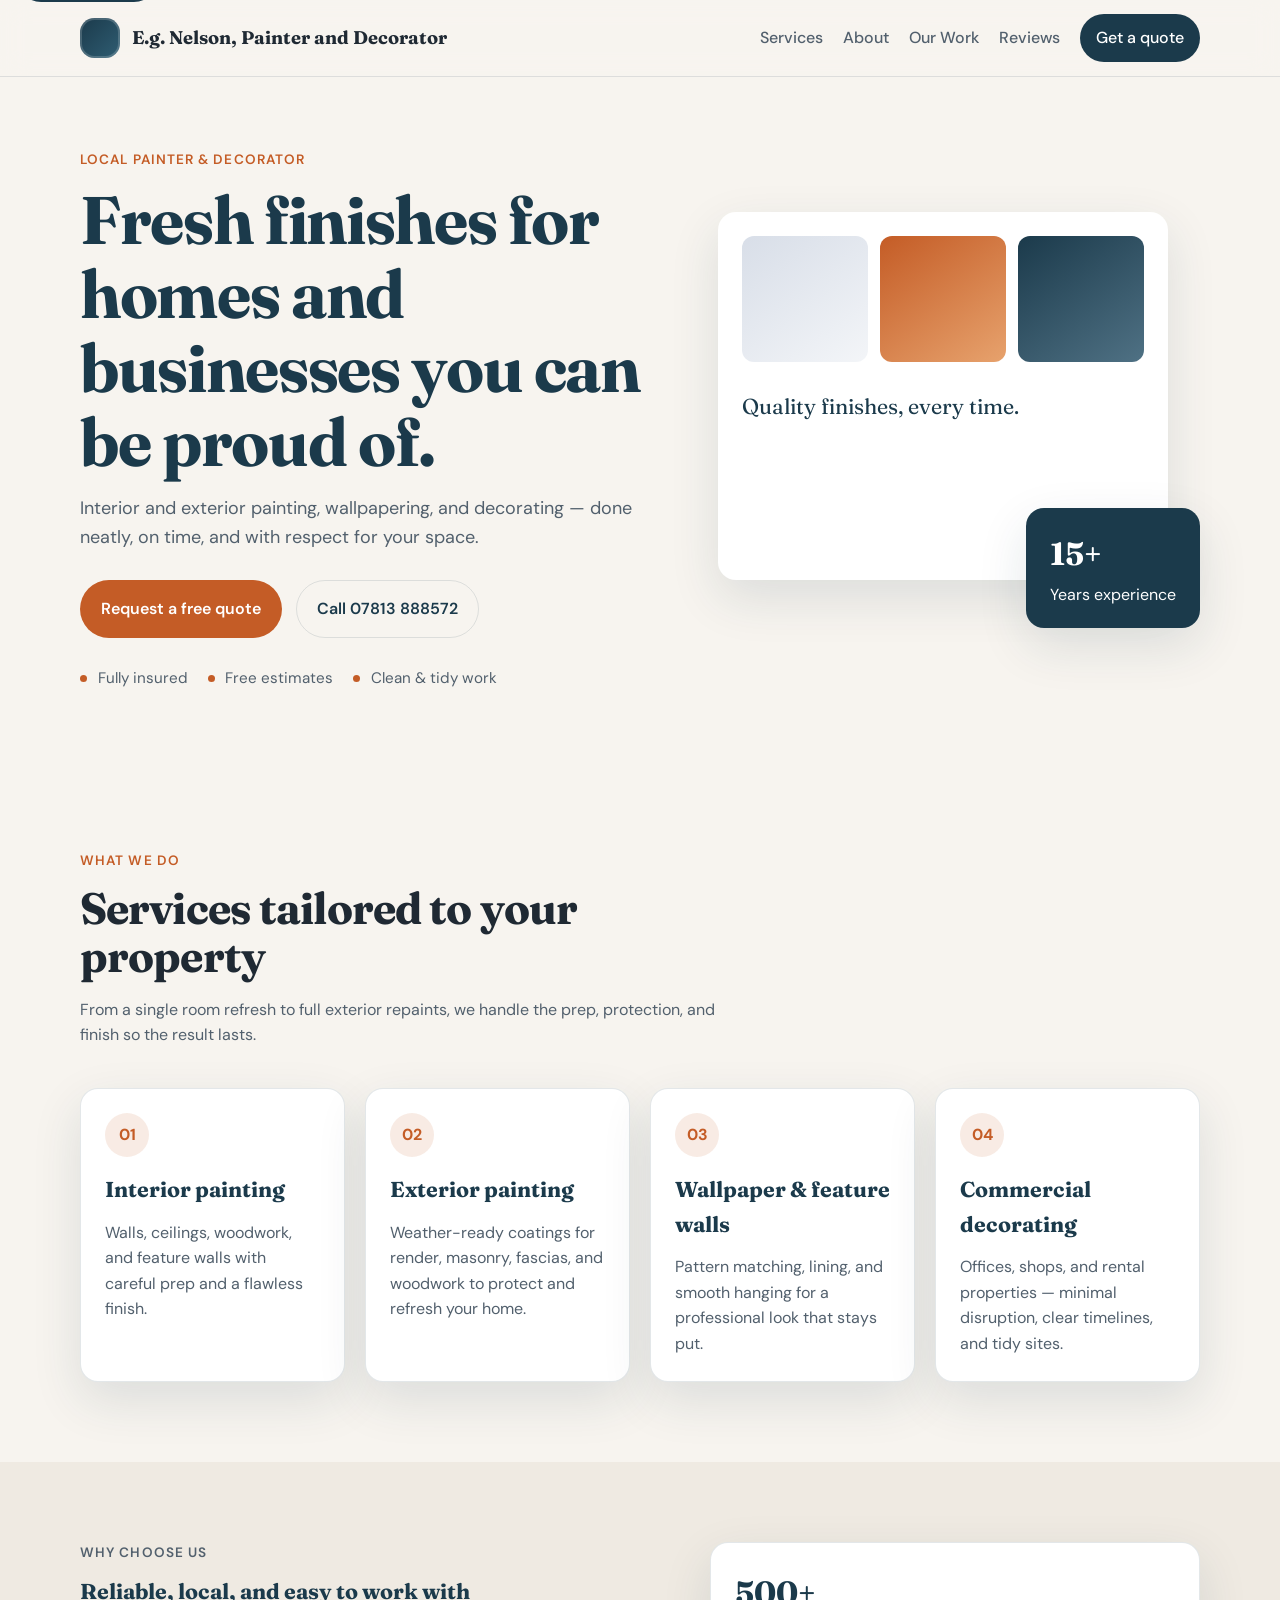
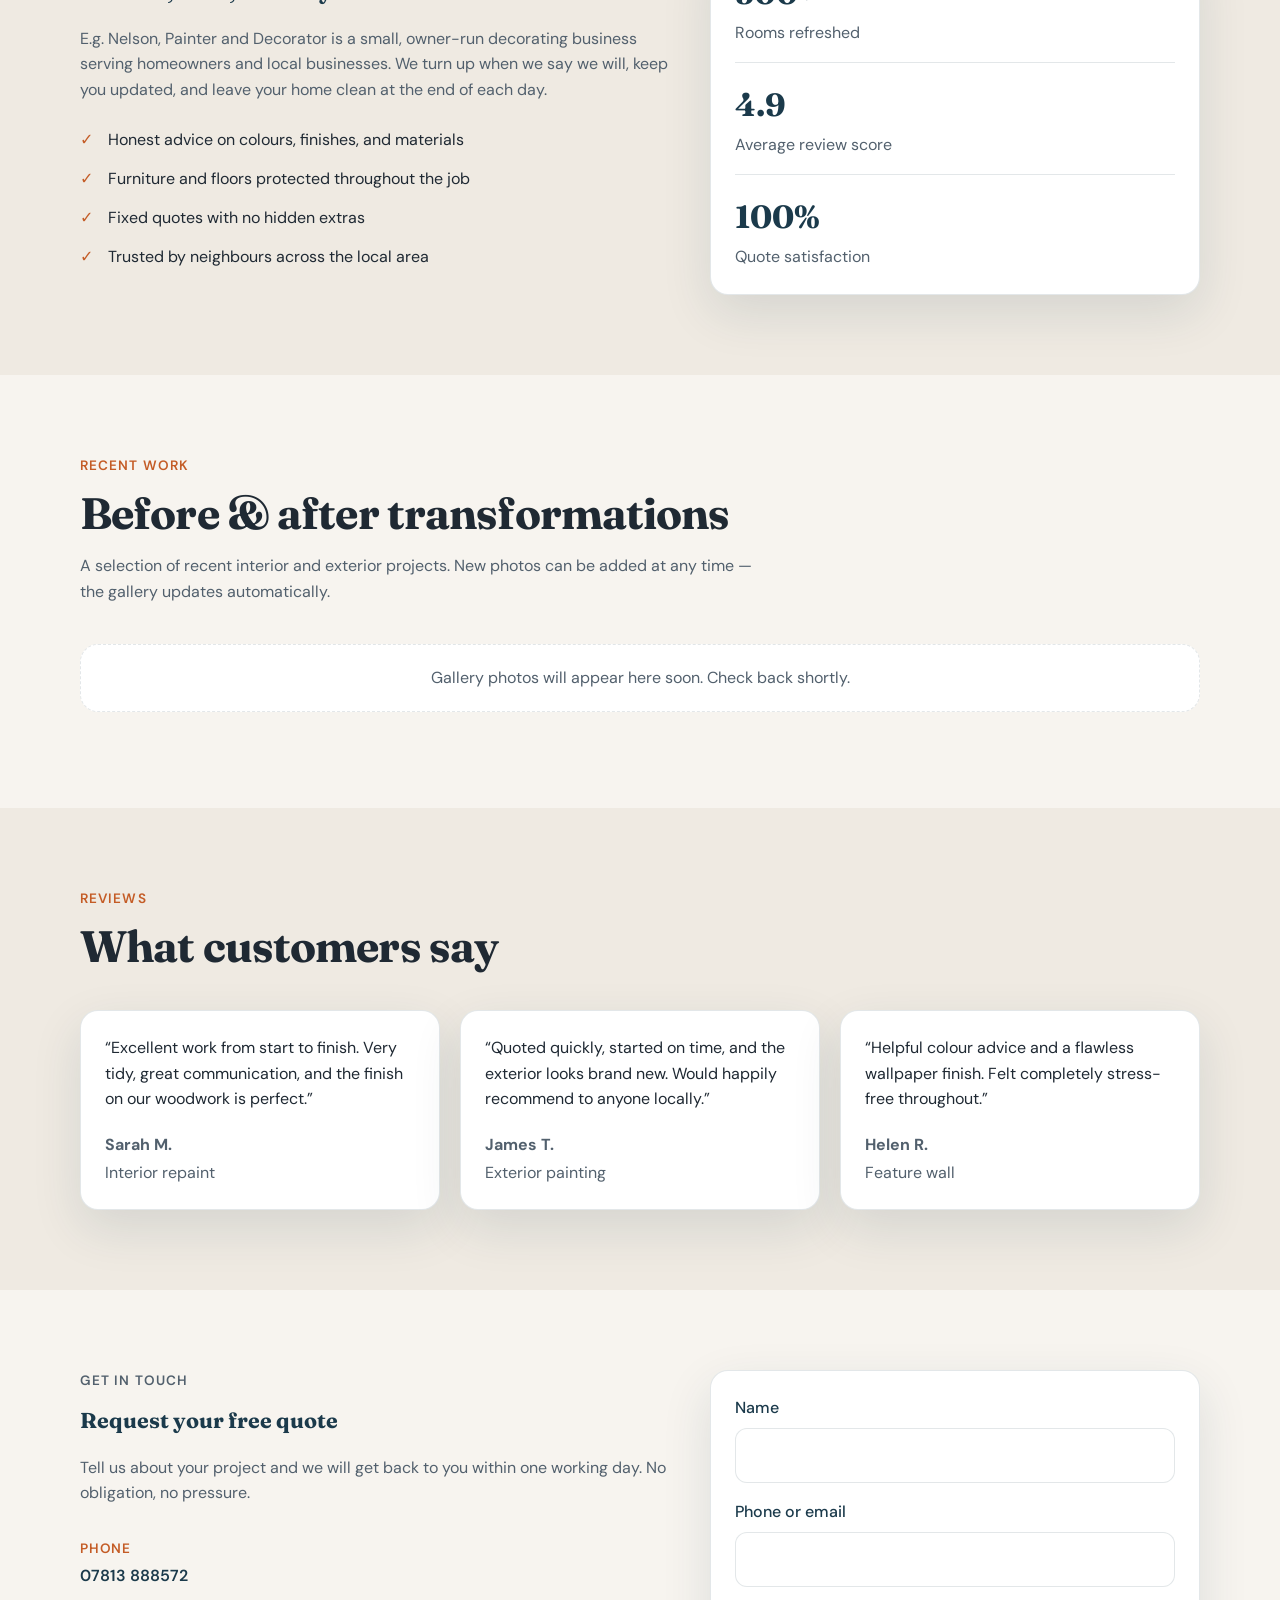
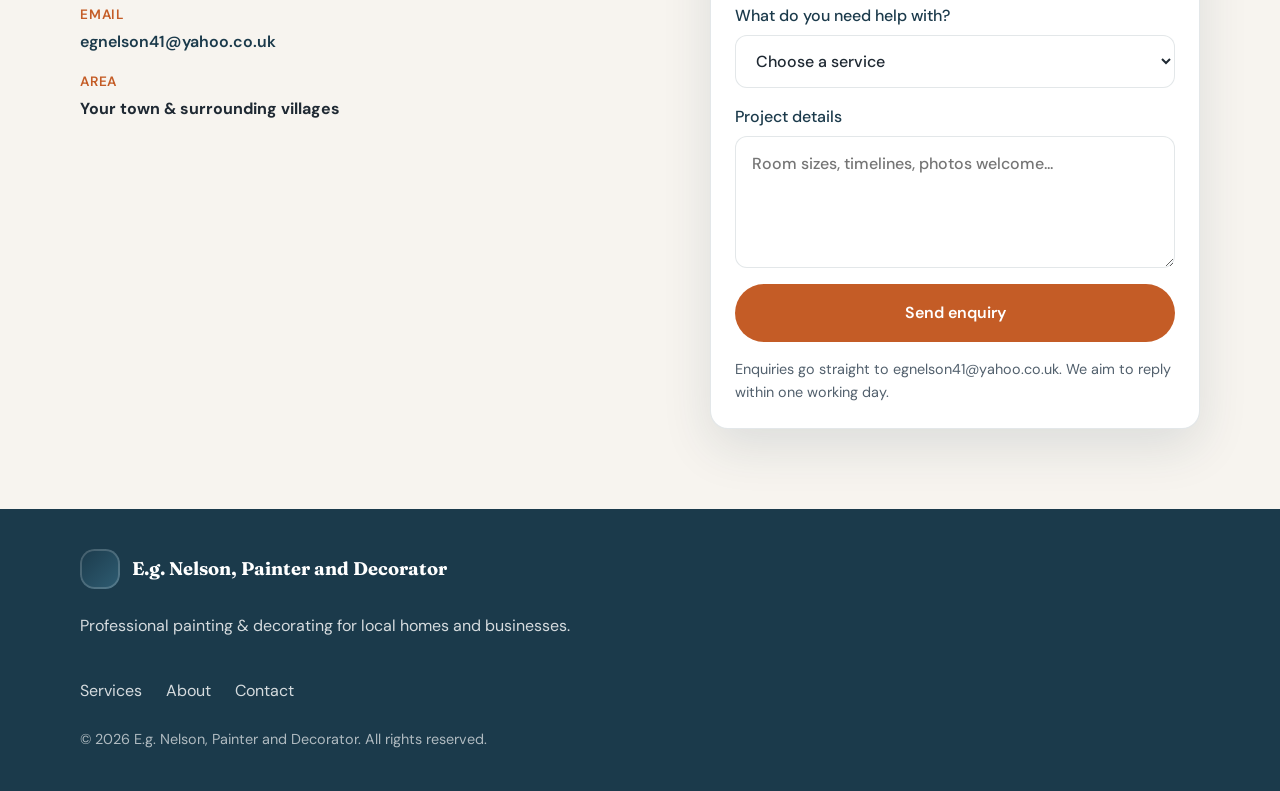
==== commit fb583713: "Update business name" ====
--- a/index.html
+++ b/index.html
@@ -5,9 +5,9 @@
     <meta name="viewport" content="width=device-width, initial-scale=1.0" />
     <meta
       name="description"
-      content="E G Nelson Painters — professional painting and decorating for homes and businesses. Interior, exterior, wallpaper, and more. Free quotes across your local area."
+      content="E.g. Nelson, Painter and Decorator — professional painting and decorating for homes and businesses. Interior, exterior, wallpaper, and more. Free quotes across your local area."
     />
-    <title>E G Nelson Painters | Painter &amp; Decorator</title>
+    <title>E.g. Nelson, Painter and Decorator</title>
     <link rel="icon" href="/favicon.svg" type="image/svg+xml" />
     <link rel="preconnect" href="https://fonts.googleapis.com" />
     <link rel="preconnect" href="https://fonts.gstatic.com" crossorigin />
@@ -24,7 +24,7 @@
       <div class="container header-inner">
         <a class="logo" href="#top">
           <span class="logo-mark" aria-hidden="true"></span>
-          <span class="logo-text">E G Nelson Painters</span>
+          <span class="logo-text">E.g. Nelson, Painter and Decorator</span>
         </a>
 
         <button
@@ -139,7 +139,7 @@
             <p class="eyebrow">Why choose us</p>
             <h2>Reliable, local, and easy to work with</h2>
             <p>
-              E G Nelson Painters is a small, owner-run decorating business serving
+              E.g. Nelson, Painter and Decorator is a small, owner-run decorating business serving
               homeowners and local businesses. We turn up when we say we will,
               keep you updated, and leave your home clean at the end of each day.
             </p>
@@ -259,7 +259,7 @@
             action="https://formsubmit.co/egnelson41@yahoo.co.uk"
             method="POST"
           >
-            <input type="hidden" name="_subject" value="New website enquiry — E G Nelson Painters" />
+            <input type="hidden" name="_subject" value="New website enquiry — E.g. Nelson, Painter and Decorator" />
             <input type="hidden" name="_captcha" value="false" />
             <input type="hidden" name="_template" value="table" />
             <label>
@@ -312,7 +312,7 @@
         <div>
           <a class="logo logo-footer" href="#top">
             <span class="logo-mark" aria-hidden="true"></span>
-            <span class="logo-text">E G Nelson Painters</span>
+            <span class="logo-text">E.g. Nelson, Painter and Decorator</span>
           </a>
           <p>Professional painting &amp; decorating for local homes and businesses.</p>
         </div>
@@ -321,7 +321,7 @@
           <a href="#about">About</a>
           <a href="#contact">Contact</a>
         </div>
-        <p class="footer-copy">&copy; <span id="year"></span> E G Nelson Painters. All rights reserved.</p>
+        <p class="footer-copy">&copy; <span id="year"></span> E.g. Nelson, Painter and Decorator. All rights reserved.</p>
       </div>
     </footer>
 
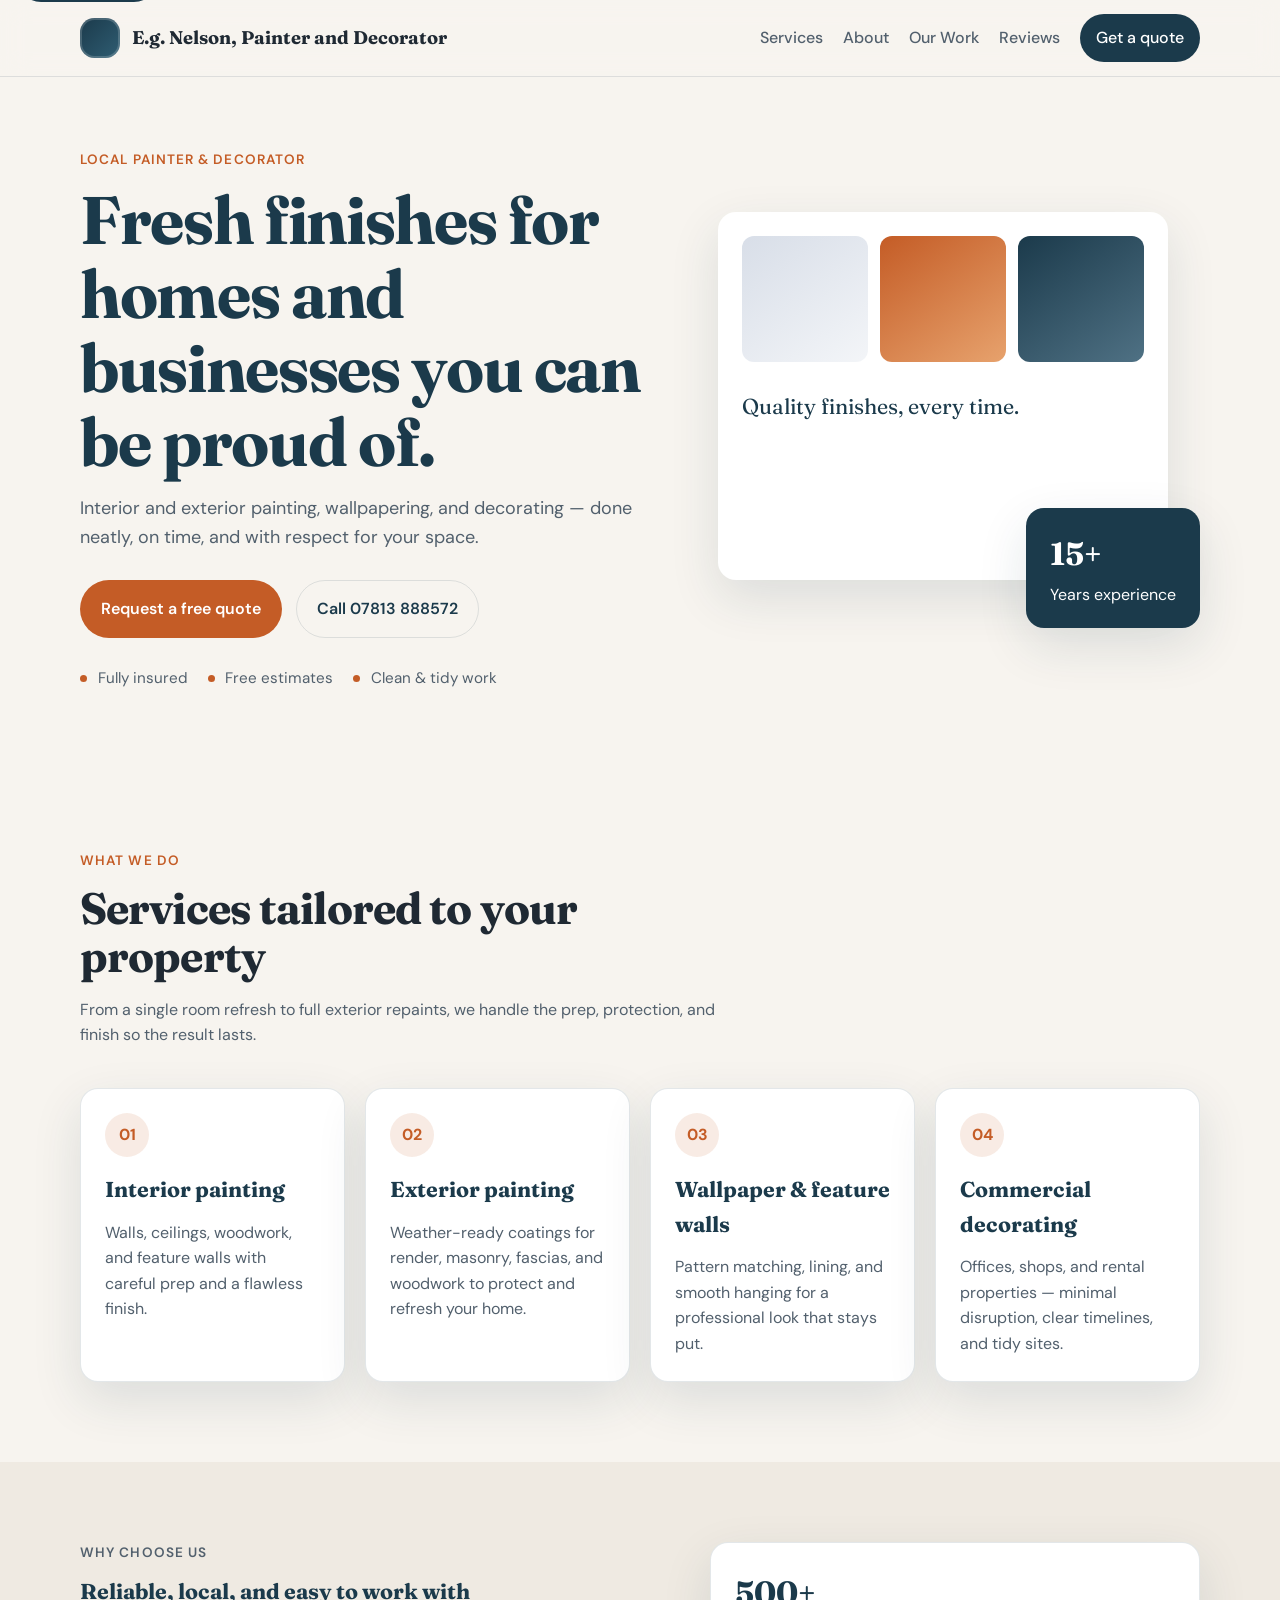
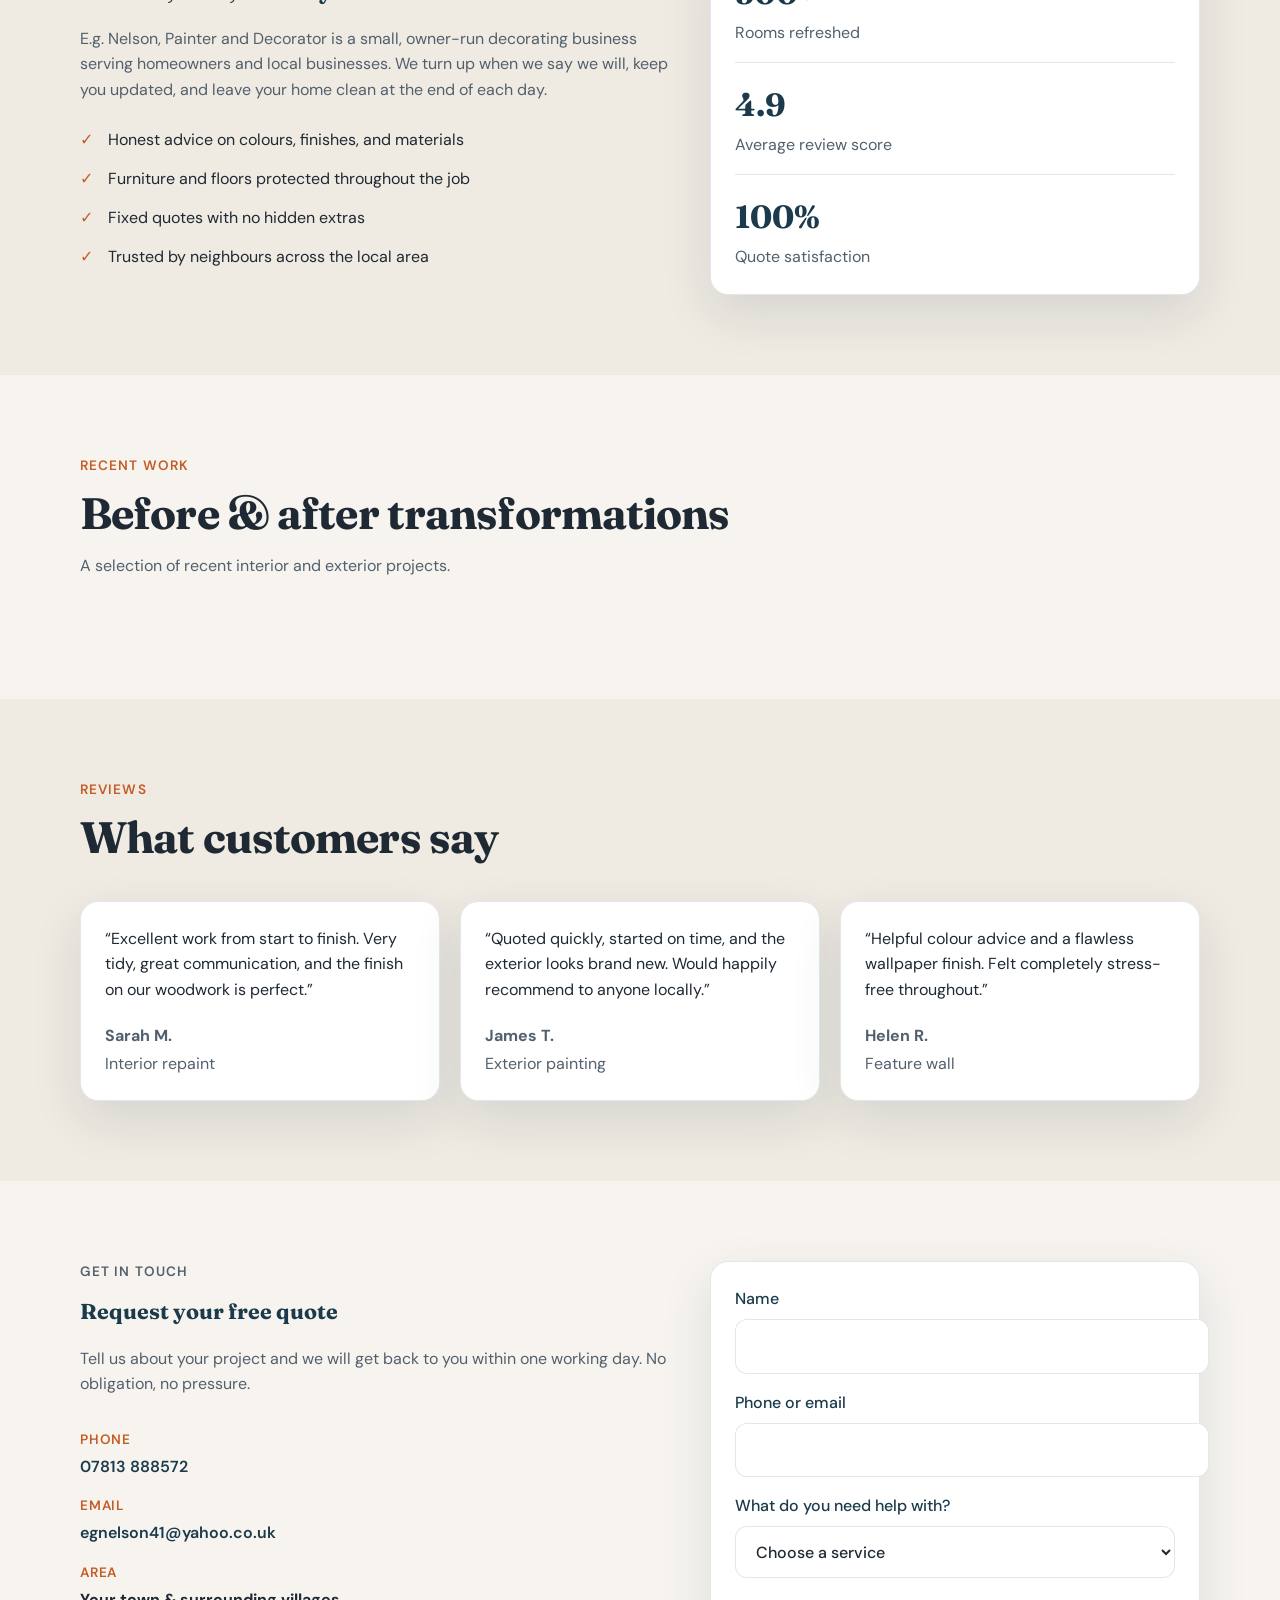
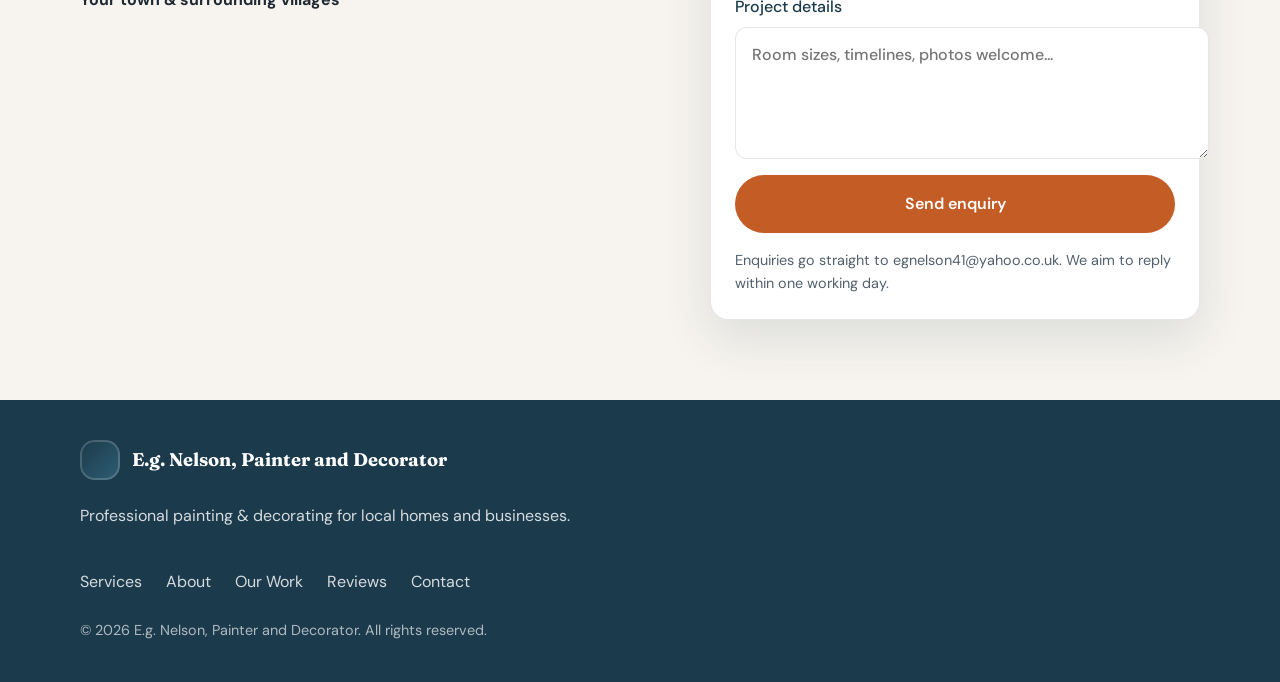
==== commit e4c53191: "Enable Pages CMS editing for site content and design presets" ====
--- a/index.html
+++ b/index.html
@@ -1,18 +1,19 @@
 <!DOCTYPE html>
-<html lang="en">
+<html lang="en" class="is-loading">
   <head>
     <meta charset="UTF-8" />
     <meta name="viewport" content="width=device-width, initial-scale=1.0" />
     <meta
       name="description"
-      content="E.g. Nelson, Painter and Decorator — professional painting and decorating for homes and businesses. Interior, exterior, wallpaper, and more. Free quotes across your local area."
+      content="E.g. Nelson, Painter and Decorator — professional painting and decorating for homes and businesses."
     />
     <title>E.g. Nelson, Painter and Decorator</title>
     <link rel="icon" href="/favicon.svg" type="image/svg+xml" />
     <link rel="preconnect" href="https://fonts.googleapis.com" />
     <link rel="preconnect" href="https://fonts.gstatic.com" crossorigin />
     <link
-      href="https://fonts.googleapis.com/css2?family=DM+Sans:ital,opsz,wght@0,9..40,400;0,9..40,500;0,9..40,600;0,9..40,700;1,9..40,400&family=Fraunces:opsz,wght@9..144,600;9..144,700&display=swap"
+      id="site-fonts"
+      href="https://fonts.googleapis.com/css2?family=DM+Sans:ital,opsz,wght@0,9..40,400;0,9..40,500;0,9..40,600;0,9..40,700&family=Fraunces:opsz,wght@9..144,600;9..144,700&display=swap"
       rel="stylesheet"
     />
     <link rel="stylesheet" href="/css/styles.css" />
@@ -50,261 +51,7 @@
     </header>
 
     <main id="main">
-      <section class="hero">
-        <div class="container hero-grid">
-          <div class="hero-copy">
-            <p class="eyebrow">Local painter &amp; decorator</p>
-            <h1>Fresh finishes for homes and businesses you can be proud of.</h1>
-            <p class="lead">
-              Interior and exterior painting, wallpapering, and decorating —
-              done neatly, on time, and with respect for your space.
-            </p>
-            <div class="hero-actions">
-              <a class="btn btn-primary" href="#contact">Request a free quote</a>
-              <a class="btn btn-secondary" href="tel:+447813888572">Call 07813 888572</a>
-            </div>
-            <ul class="trust-list">
-              <li>Fully insured</li>
-              <li>Free estimates</li>
-              <li>Clean &amp; tidy work</li>
-            </ul>
-          </div>
-
-          <div class="hero-visual" aria-hidden="true">
-            <div class="hero-card hero-card-main">
-              <div class="swatch swatch-1"></div>
-              <div class="swatch swatch-2"></div>
-              <div class="swatch swatch-3"></div>
-              <p>Quality finishes, every time.</p>
-            </div>
-            <div class="hero-card hero-card-accent">
-              <strong>15+</strong>
-              <span>Years experience</span>
-            </div>
-          </div>
-        </div>
-      </section>
-
-      <section class="section" id="services">
-        <div class="container">
-          <div class="section-heading">
-            <p class="eyebrow">What we do</p>
-            <h2>Services tailored to your property</h2>
-            <p>
-              From a single room refresh to full exterior repaints, we handle
-              the prep, protection, and finish so the result lasts.
-            </p>
-          </div>
-
-          <div class="card-grid">
-            <article class="service-card">
-              <div class="service-icon" aria-hidden="true">01</div>
-              <h3>Interior painting</h3>
-              <p>
-                Walls, ceilings, woodwork, and feature walls with careful prep
-                and a flawless finish.
-              </p>
-            </article>
-            <article class="service-card">
-              <div class="service-icon" aria-hidden="true">02</div>
-              <h3>Exterior painting</h3>
-              <p>
-                Weather-ready coatings for render, masonry, fascias, and
-                woodwork to protect and refresh your home.
-              </p>
-            </article>
-            <article class="service-card">
-              <div class="service-icon" aria-hidden="true">03</div>
-              <h3>Wallpaper &amp; feature walls</h3>
-              <p>
-                Pattern matching, lining, and smooth hanging for a professional
-                look that stays put.
-              </p>
-            </article>
-            <article class="service-card">
-              <div class="service-icon" aria-hidden="true">04</div>
-              <h3>Commercial decorating</h3>
-              <p>
-                Offices, shops, and rental properties — minimal disruption,
-                clear timelines, and tidy sites.
-              </p>
-            </article>
-          </div>
-        </div>
-      </section>
-
-      <section class="section section-muted" id="about">
-        <div class="container about-grid">
-          <div>
-            <p class="eyebrow">Why choose us</p>
-            <h2>Reliable, local, and easy to work with</h2>
-            <p>
-              E.g. Nelson, Painter and Decorator is a small, owner-run decorating business serving
-              homeowners and local businesses. We turn up when we say we will,
-              keep you updated, and leave your home clean at the end of each day.
-            </p>
-            <ul class="check-list">
-              <li>Honest advice on colours, finishes, and materials</li>
-              <li>Furniture and floors protected throughout the job</li>
-              <li>Fixed quotes with no hidden extras</li>
-              <li>Trusted by neighbours across the local area</li>
-            </ul>
-          </div>
-
-          <div class="stats-panel">
-            <div class="stat">
-              <strong>500+</strong>
-              <span>Rooms refreshed</span>
-            </div>
-            <div class="stat">
-              <strong>4.9</strong>
-              <span>Average review score</span>
-            </div>
-            <div class="stat">
-              <strong>100%</strong>
-              <span>Quote satisfaction</span>
-            </div>
-          </div>
-        </div>
-      </section>
-
-      <section class="section" id="work">
-        <div class="container">
-          <div class="section-heading">
-            <p class="eyebrow">Recent work</p>
-            <h2>Before &amp; after transformations</h2>
-            <p>
-              A selection of recent interior and exterior projects. New photos
-              can be added at any time — the gallery updates automatically.
-            </p>
-          </div>
-
-          <p class="gallery-empty" id="gallery-empty" hidden>
-            Project photos coming soon.
-          </p>
-          <div class="gallery-grid" id="gallery-grid"></div>
-        </div>
-      </section>
-
-      <section class="section section-muted" id="reviews">
-        <div class="container">
-          <div class="section-heading">
-            <p class="eyebrow">Reviews</p>
-            <h2>What customers say</h2>
-          </div>
-
-          <div class="review-grid">
-            <blockquote class="review-card">
-              <p>
-                “Excellent work from start to finish. Very tidy, great
-                communication, and the finish on our woodwork is perfect.”
-              </p>
-              <footer>
-                <strong>Sarah M.</strong>
-                <span>Interior repaint</span>
-              </footer>
-            </blockquote>
-            <blockquote class="review-card">
-              <p>
-                “Quoted quickly, started on time, and the exterior looks brand
-                new. Would happily recommend to anyone locally.”
-              </p>
-              <footer>
-                <strong>James T.</strong>
-                <span>Exterior painting</span>
-              </footer>
-            </blockquote>
-            <blockquote class="review-card">
-              <p>
-                “Helpful colour advice and a flawless wallpaper finish. Felt
-                completely stress-free throughout.”
-              </p>
-              <footer>
-                <strong>Helen R.</strong>
-                <span>Feature wall</span>
-              </footer>
-            </blockquote>
-          </div>
-        </div>
-      </section>
-
-      <section class="section contact-section" id="contact">
-        <div class="container contact-grid">
-          <div>
-            <p class="eyebrow">Get in touch</p>
-            <h2>Request your free quote</h2>
-            <p>
-              Tell us about your project and we will get back to you within one
-              working day. No obligation, no pressure.
-            </p>
-
-            <ul class="contact-details">
-              <li>
-                <span>Phone</span>
-                <a href="tel:+447813888572">07813 888572</a>
-              </li>
-              <li>
-                <span>Email</span>
-                <a href="mailto:egnelson41@yahoo.co.uk">egnelson41@yahoo.co.uk</a>
-              </li>
-              <li>
-                <span>Area</span>
-                <strong>Your town &amp; surrounding villages</strong>
-              </li>
-            </ul>
-          </div>
-
-          <form
-            class="contact-form"
-            action="https://formsubmit.co/egnelson41@yahoo.co.uk"
-            method="POST"
-          >
-            <input type="hidden" name="_subject" value="New website enquiry — E.g. Nelson, Painter and Decorator" />
-            <input type="hidden" name="_captcha" value="false" />
-            <input type="hidden" name="_template" value="table" />
-            <label>
-              Name
-              <input type="text" name="name" autocomplete="name" required />
-            </label>
-            <label>
-              Phone or email
-              <input
-                type="text"
-                name="contact"
-                autocomplete="email"
-                required
-              />
-            </label>
-            <label>
-              What do you need help with?
-              <select name="service" required>
-                <option value="">Choose a service</option>
-                <option>Interior painting</option>
-                <option>Exterior painting</option>
-                <option>Wallpaper / feature wall</option>
-                <option>Commercial decorating</option>
-                <option>Not sure yet</option>
-              </select>
-            </label>
-            <label>
-              Project details
-              <textarea
-                name="message"
-                rows="4"
-                placeholder="Room sizes, timelines, photos welcome..."
-                required
-              ></textarea>
-            </label>
-            <button class="btn btn-primary btn-full" type="submit">
-              Send enquiry
-            </button>
-            <p class="form-note">
-              Enquiries go straight to egnelson41@yahoo.co.uk. We aim to reply
-              within one working day.
-            </p>
-          </form>
-        </div>
-      </section>
+      <div id="site-main"></div>
     </main>
 
     <footer class="site-footer">
@@ -314,17 +61,20 @@
             <span class="logo-mark" aria-hidden="true"></span>
             <span class="logo-text">E.g. Nelson, Painter and Decorator</span>
           </a>
-          <p>Professional painting &amp; decorating for local homes and businesses.</p>
+          <p id="footer-tagline">Professional painting &amp; decorating for local homes and businesses.</p>
         </div>
-        <div class="footer-links">
+        <div class="footer-links" id="footer-links">
           <a href="#services">Services</a>
           <a href="#about">About</a>
           <a href="#contact">Contact</a>
         </div>
-        <p class="footer-copy">&copy; <span id="year"></span> E.g. Nelson, Painter and Decorator. All rights reserved.</p>
+        <p class="footer-copy">
+          &copy; <span id="year"></span> <span id="footer-copy-name">E.g. Nelson, Painter and Decorator</span>. All rights reserved.
+        </p>
       </div>
     </footer>
 
+    <script src="/js/content.js"></script>
     <script src="/js/gallery.js"></script>
     <script src="/js/main.js"></script>
   </body>
--- a/css/styles.css
+++ b/css/styles.css
@@ -17,11 +17,23 @@
   --font-display: "Fraunces", Georgia, serif;
 }
 
-*,
-*::before,
-*::after {
-  box-sizing: border-box;
-}
+html.is-loading #site-main {
+  opacity: 0;
+}
+
+html.is-ready #site-main {
+  opacity: 1;
+  transition: opacity 0.2s ease;
+}
+
+.hero-grid-single {
+  grid-template-columns: 1fr;
+}
+
+.about-grid-single {
+  grid-template-columns: 1fr;
+}
+
 
 html {
   scroll-behavior: smooth;
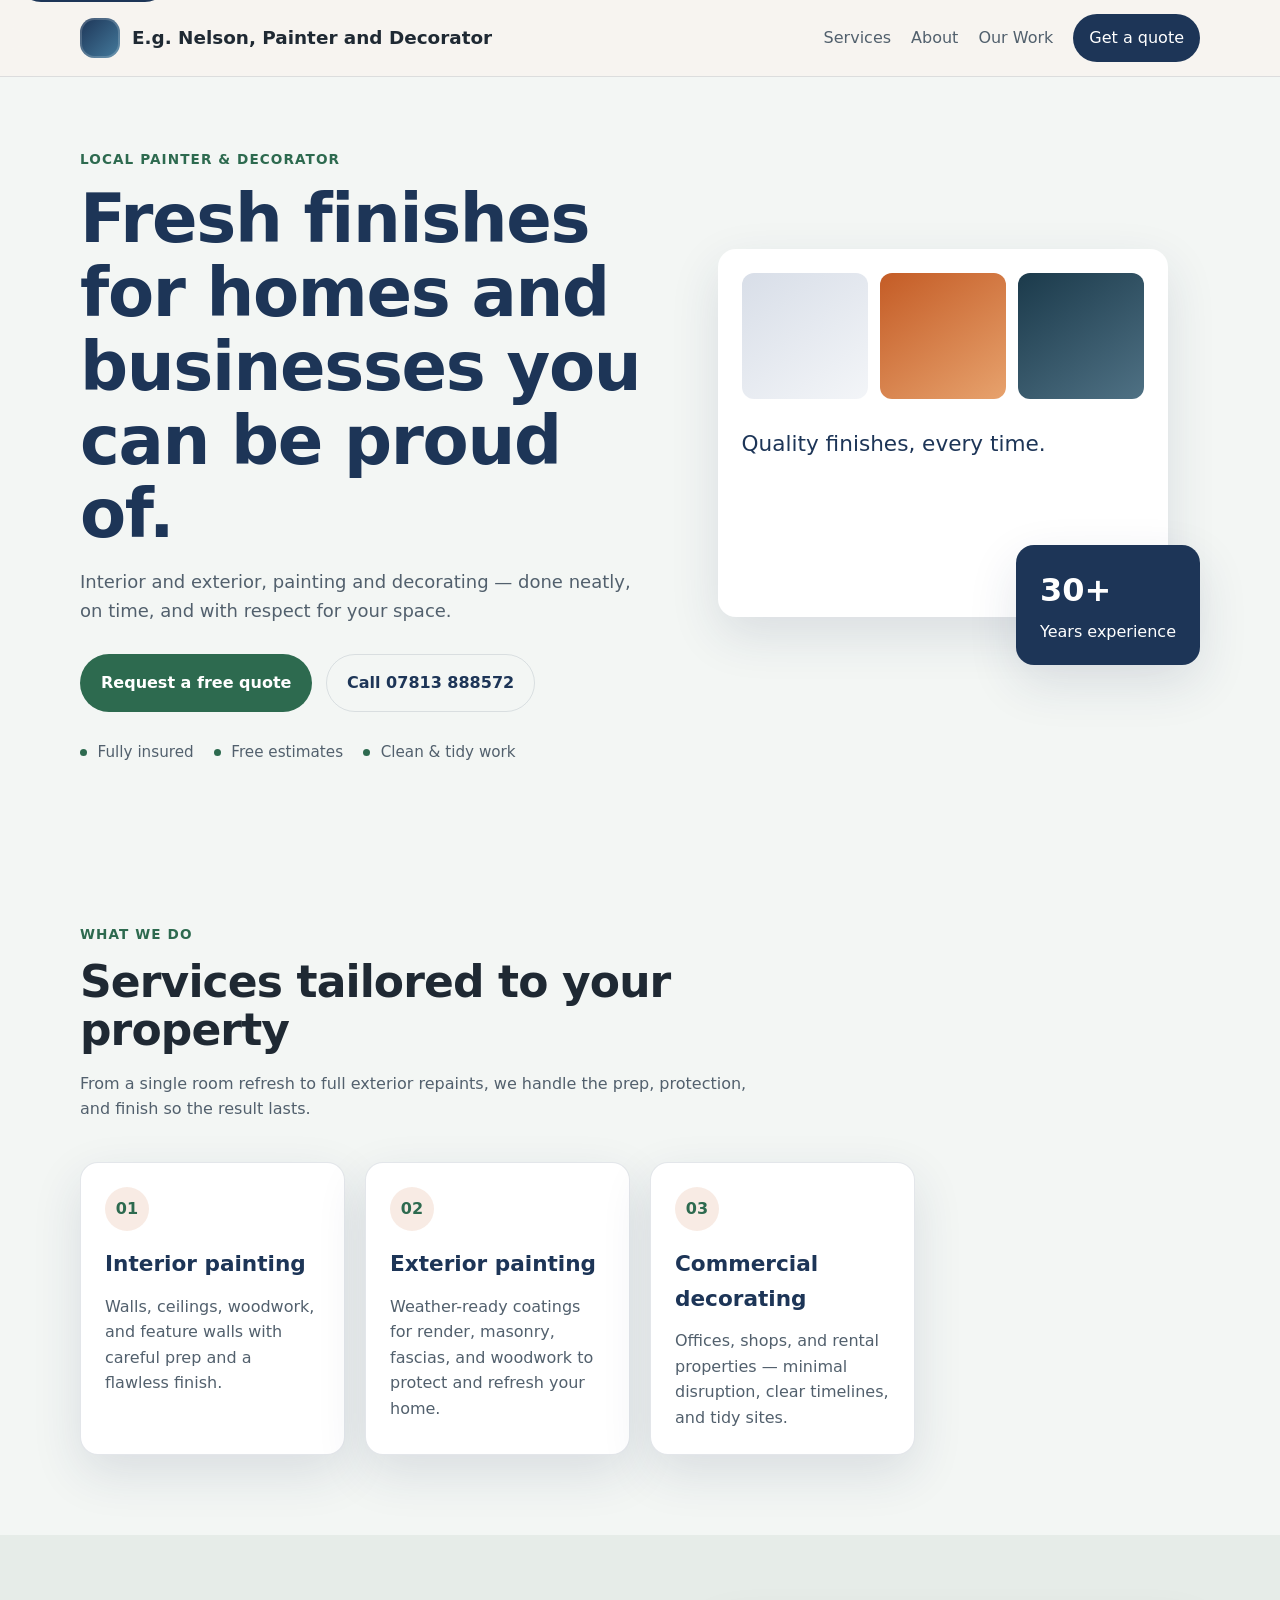
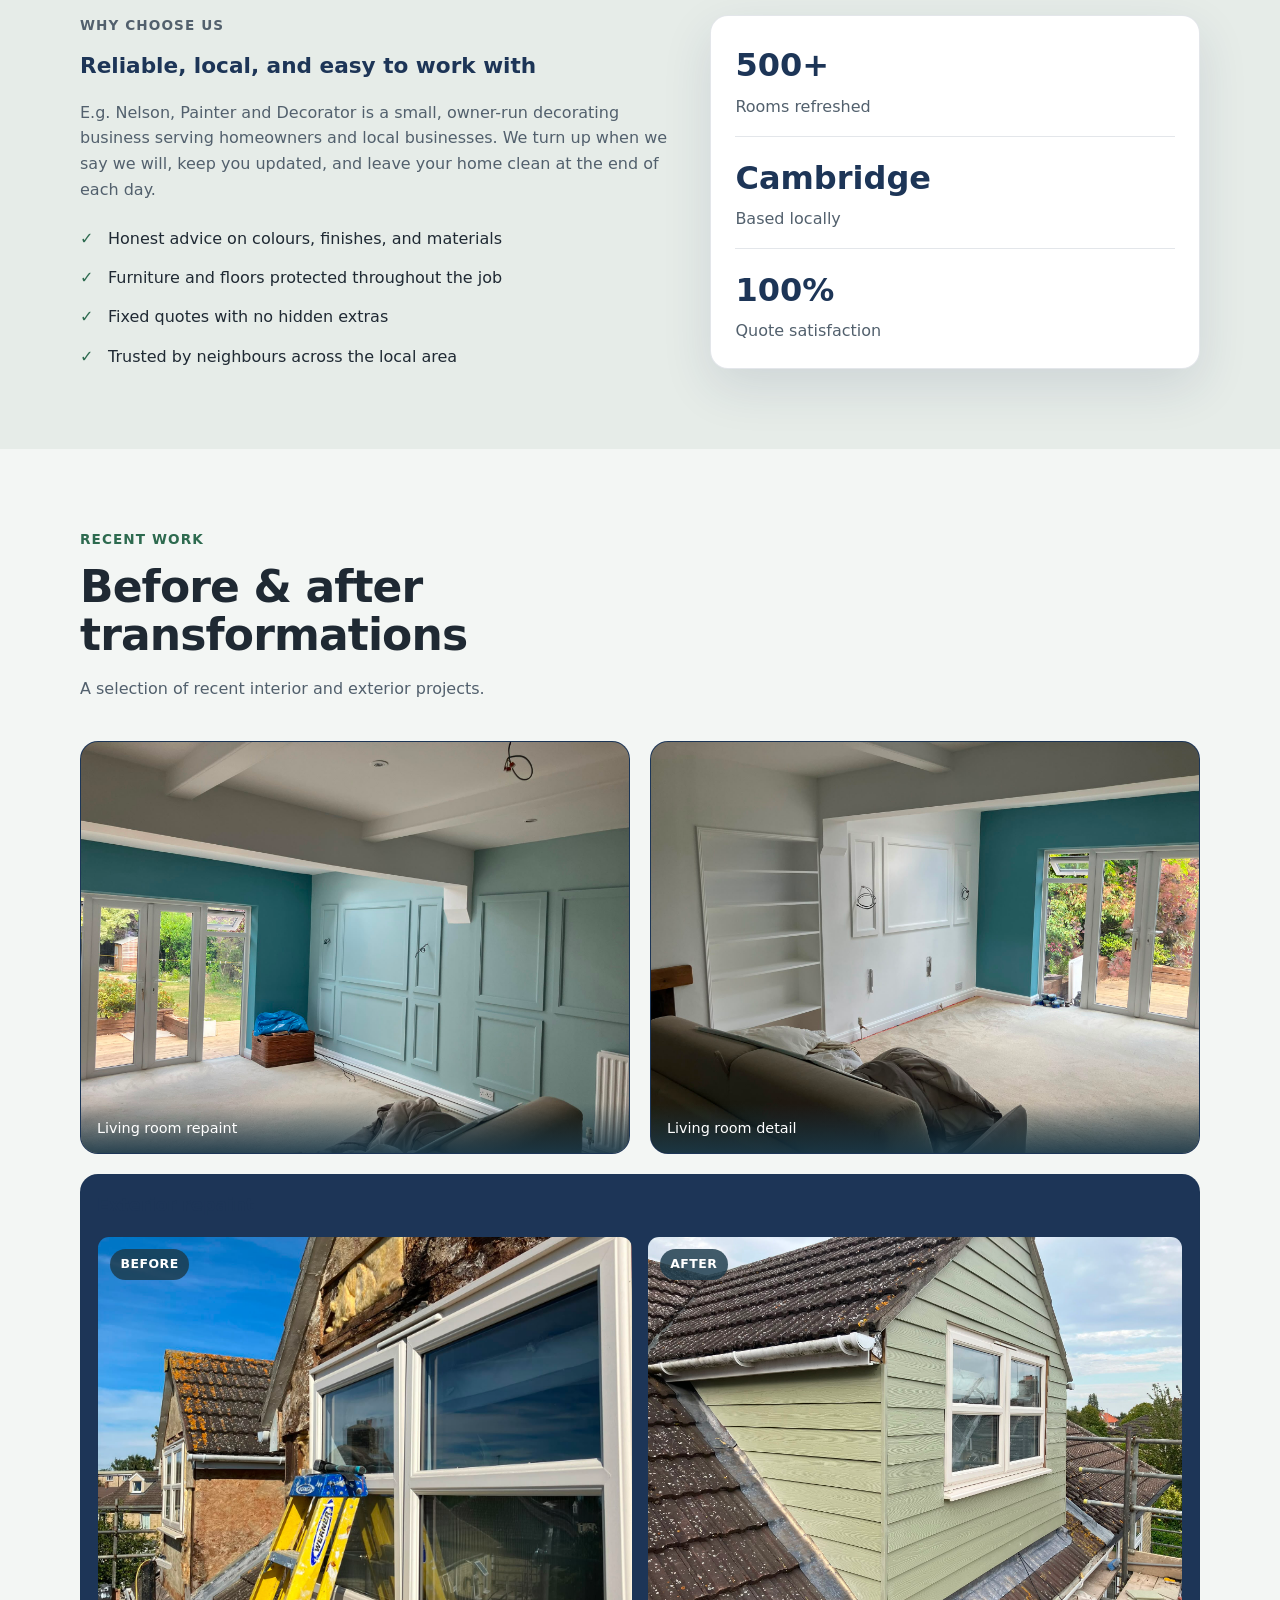
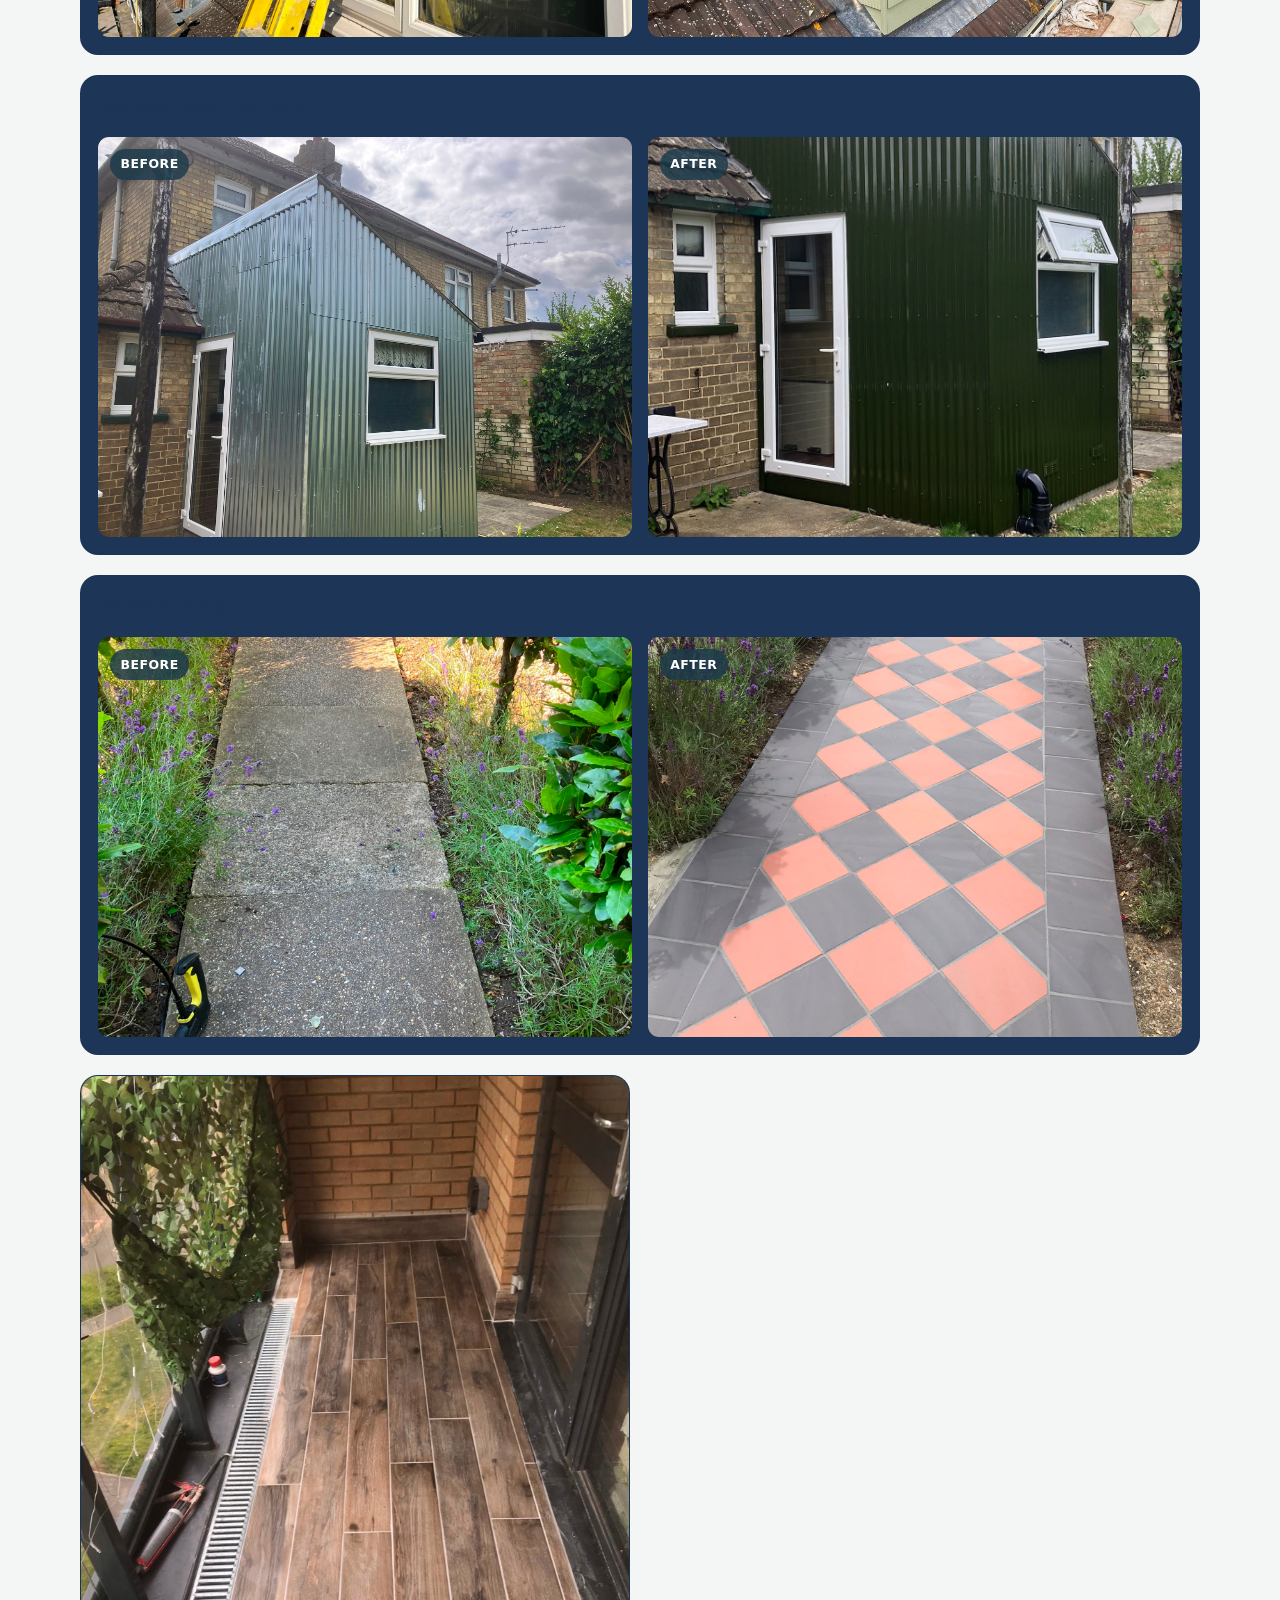
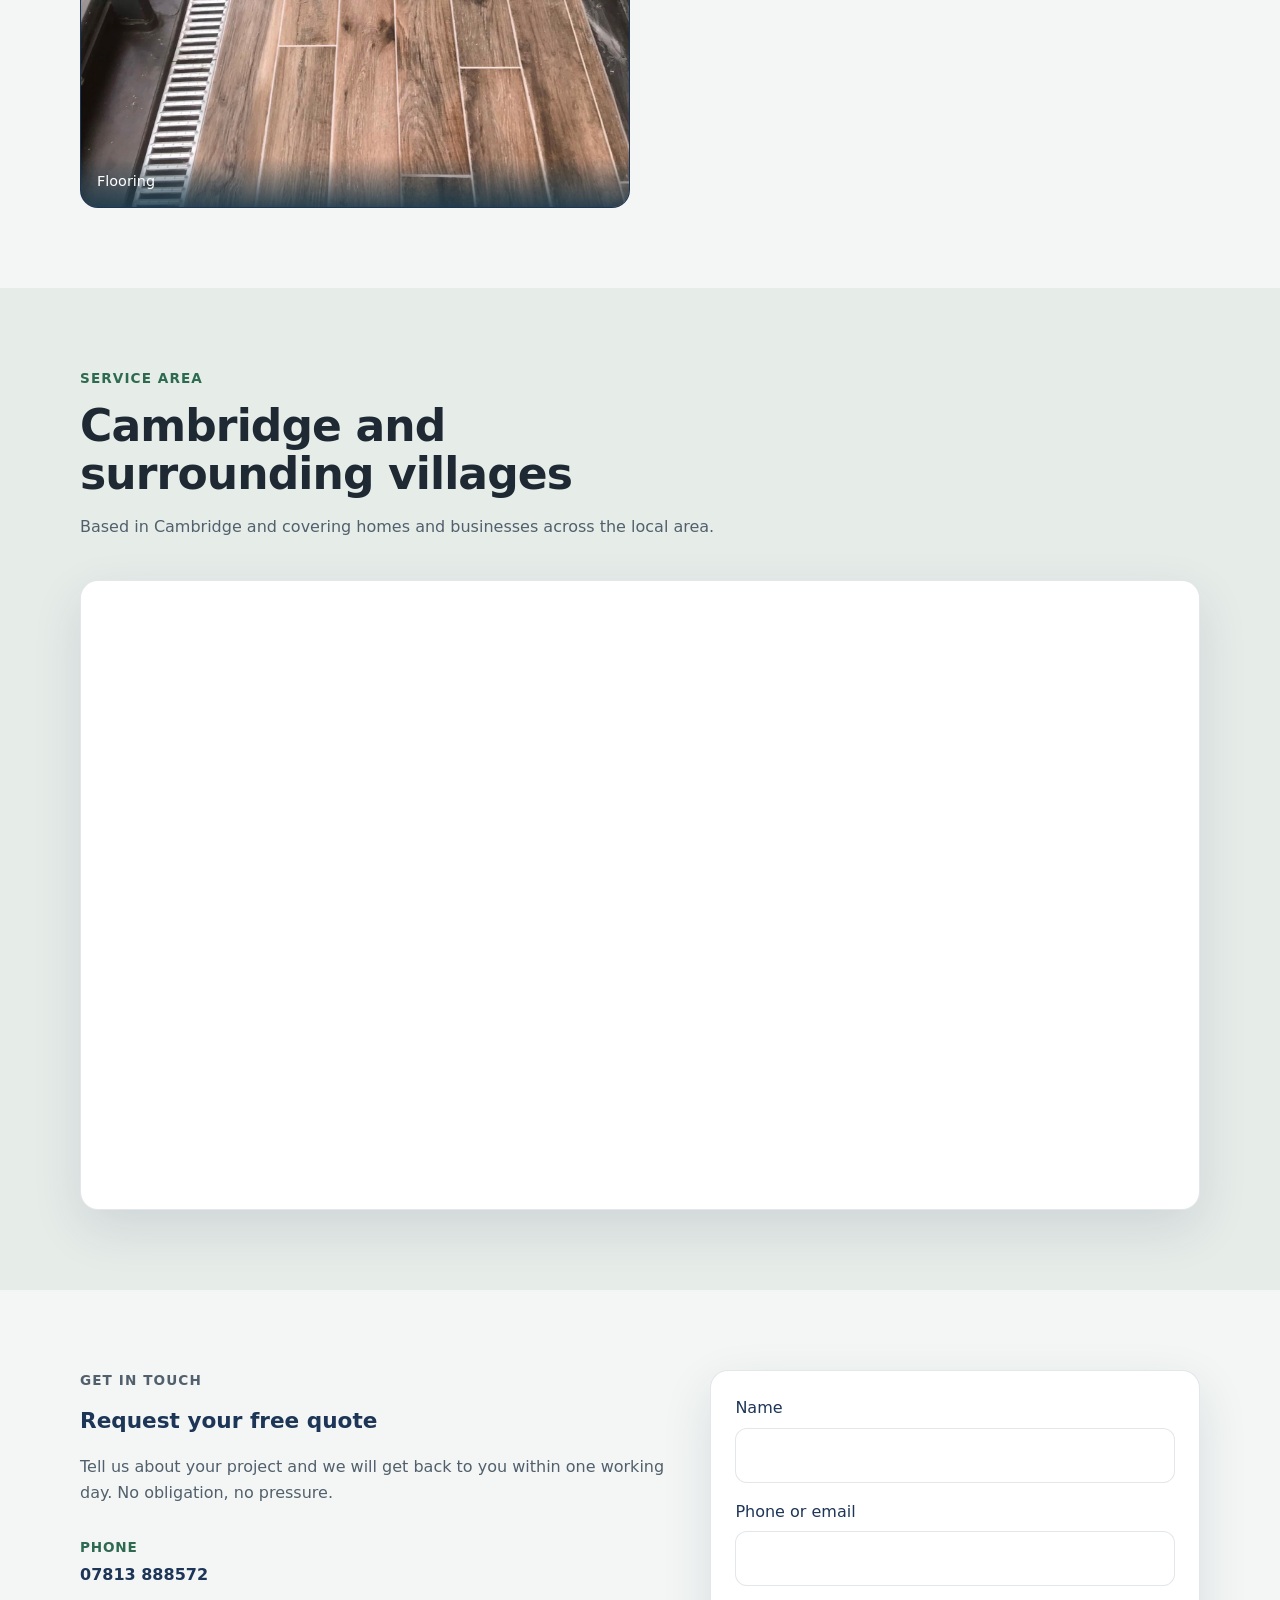
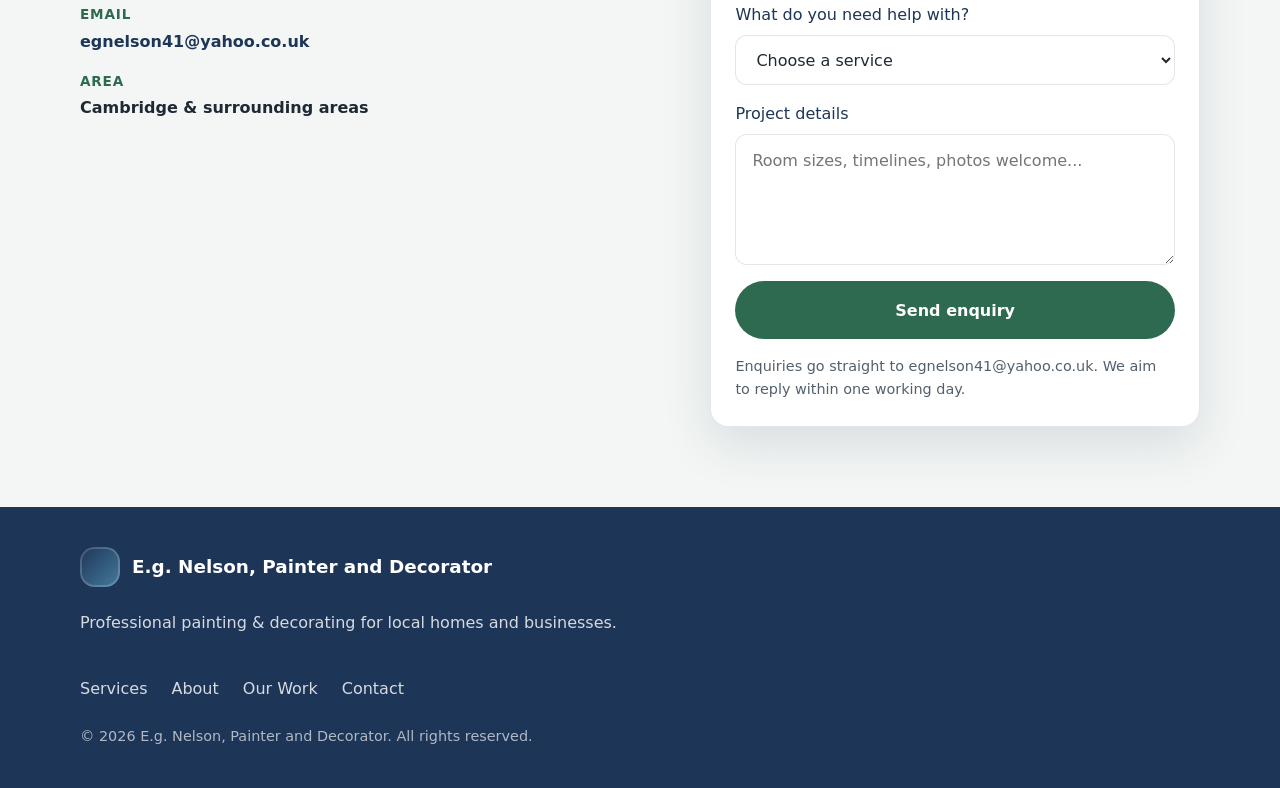
==== commit 86518538: "Add before/after gallery pairs, analytics, social previews, hide placeholder reviews" ====
--- a/index.html
+++ b/index.html
@@ -5,7 +5,28 @@
     <meta name="viewport" content="width=device-width, initial-scale=1.0" />
     <meta
       name="description"
-      content="E.g. Nelson, Painter and Decorator — professional painting and decorating for homes and businesses."
+      content="Professional painting and decorating in Cambridge and surrounding areas. Interior, exterior, and commercial work. Free quotes."
+    />
+    <meta property="og:type" content="website" />
+    <meta property="og:title" content="E.g. Nelson, Painter and Decorator" />
+    <meta
+      property="og:description"
+      content="Professional painting and decorating in Cambridge and surrounding areas. Interior, exterior, and commercial work. Free quotes."
+    />
+    <meta property="og:url" content="https://painter-decorator-site.snelson633.workers.dev/" />
+    <meta
+      property="og:image"
+      content="https://painter-decorator-site.snelson633.workers.dev/gallery/Exterior_After_1.jpeg"
+    />
+    <meta name="twitter:card" content="summary_large_image" />
+    <meta name="twitter:title" content="E.g. Nelson, Painter and Decorator" />
+    <meta
+      name="twitter:description"
+      content="Professional painting and decorating in Cambridge and surrounding areas. Interior, exterior, and commercial work. Free quotes."
+    />
+    <meta
+      name="twitter:image"
+      content="https://painter-decorator-site.snelson633.workers.dev/gallery/Exterior_After_1.jpeg"
     />
     <title>E.g. Nelson, Painter and Decorator</title>
     <link rel="icon" href="/favicon.svg" type="image/svg+xml" />
--- a/css/styles.css
+++ b/css/styles.css
@@ -17,6 +17,12 @@
   --font-display: "Fraunces", Georgia, serif;
 }
 
+*,
+*::before,
+*::after {
+  box-sizing: border-box;
+}
+
 html.is-loading #site-main {
   opacity: 0;
 }
@@ -430,6 +436,7 @@
   grid-template-columns: 1.1fr 0.9fr;
   gap: 2rem;
   align-items: start;
+  min-width: 0;
 }
 
 .about-grid p,
@@ -489,9 +496,68 @@
 
 .gallery-grid {
   display: grid;
-  grid-template-columns: repeat(4, minmax(0, 1fr));
-  grid-auto-rows: 180px;
+  grid-template-columns: repeat(2, minmax(0, 1fr));
+  gap: 1.25rem;
+}
+
+.gallery-item-pair {
+  grid-column: 1 / -1;
+  min-height: auto;
+  background: var(--surface);
+}
+
+.gallery-pair {
+  display: grid;
   gap: 1rem;
+  padding: 1rem;
+}
+
+.gallery-pair-header h3 {
+  margin: 0;
+  font-family: var(--font-display);
+  font-size: 1.1rem;
+  color: var(--navy);
+}
+
+.gallery-pair-grid {
+  display: grid;
+  grid-template-columns: repeat(2, minmax(0, 1fr));
+  gap: 0.85rem;
+}
+
+.gallery-pair-photo {
+  position: relative;
+  overflow: hidden;
+  border-radius: var(--radius-sm);
+  border: 1px solid var(--border);
+  aspect-ratio: 4 / 3;
+  background: var(--navy);
+}
+
+.gallery-pair-photo img {
+  width: 100%;
+  height: 100%;
+  object-fit: cover;
+  display: block;
+}
+
+.gallery-pair-label {
+  position: absolute;
+  top: 0.75rem;
+  left: 0.75rem;
+  z-index: 1;
+  padding: 0.35rem 0.65rem;
+  border-radius: 999px;
+  background: rgba(27, 58, 75, 0.82);
+  color: #fff;
+  font-size: 0.78rem;
+  font-weight: 700;
+  letter-spacing: 0.04em;
+  text-transform: uppercase;
+}
+
+.gallery-item:not(.gallery-item-pair) {
+  min-height: 220px;
 }
 
 .gallery-empty {
@@ -603,6 +669,7 @@
   padding: 1.5rem;
   display: grid;
   gap: 1rem;
+  min-width: 0;
 }
 
 .contact-form label {
@@ -616,6 +683,7 @@
 .contact-form select,
 .contact-form textarea {
   width: 100%;
+  max-width: 100%;
   padding: 0.85rem 1rem;
   border: 1px solid var(--border);
   border-radius: var(--radius-sm);
@@ -634,6 +702,23 @@
   margin: 0;
   font-size: 0.9rem;
   color: var(--text-muted);
+}
+
+.map-embed {
+  overflow: hidden;
+  border-radius: var(--radius);
+  border: 1px solid var(--border);
+  box-shadow: var(--shadow);
+  aspect-ratio: 16 / 9;
+  min-height: 320px;
+  background: var(--surface);
+}
+
+.map-embed iframe {
+  width: 100%;
+  height: 100%;
+  border: 0;
+  display: block;
 }
 
 .site-footer {
@@ -740,4 +825,8 @@
     grid-column: auto;
     grid-row: auto;
   }
-}
+
+  .gallery-pair-grid {
+    grid-template-columns: 1fr;
+  }
+}
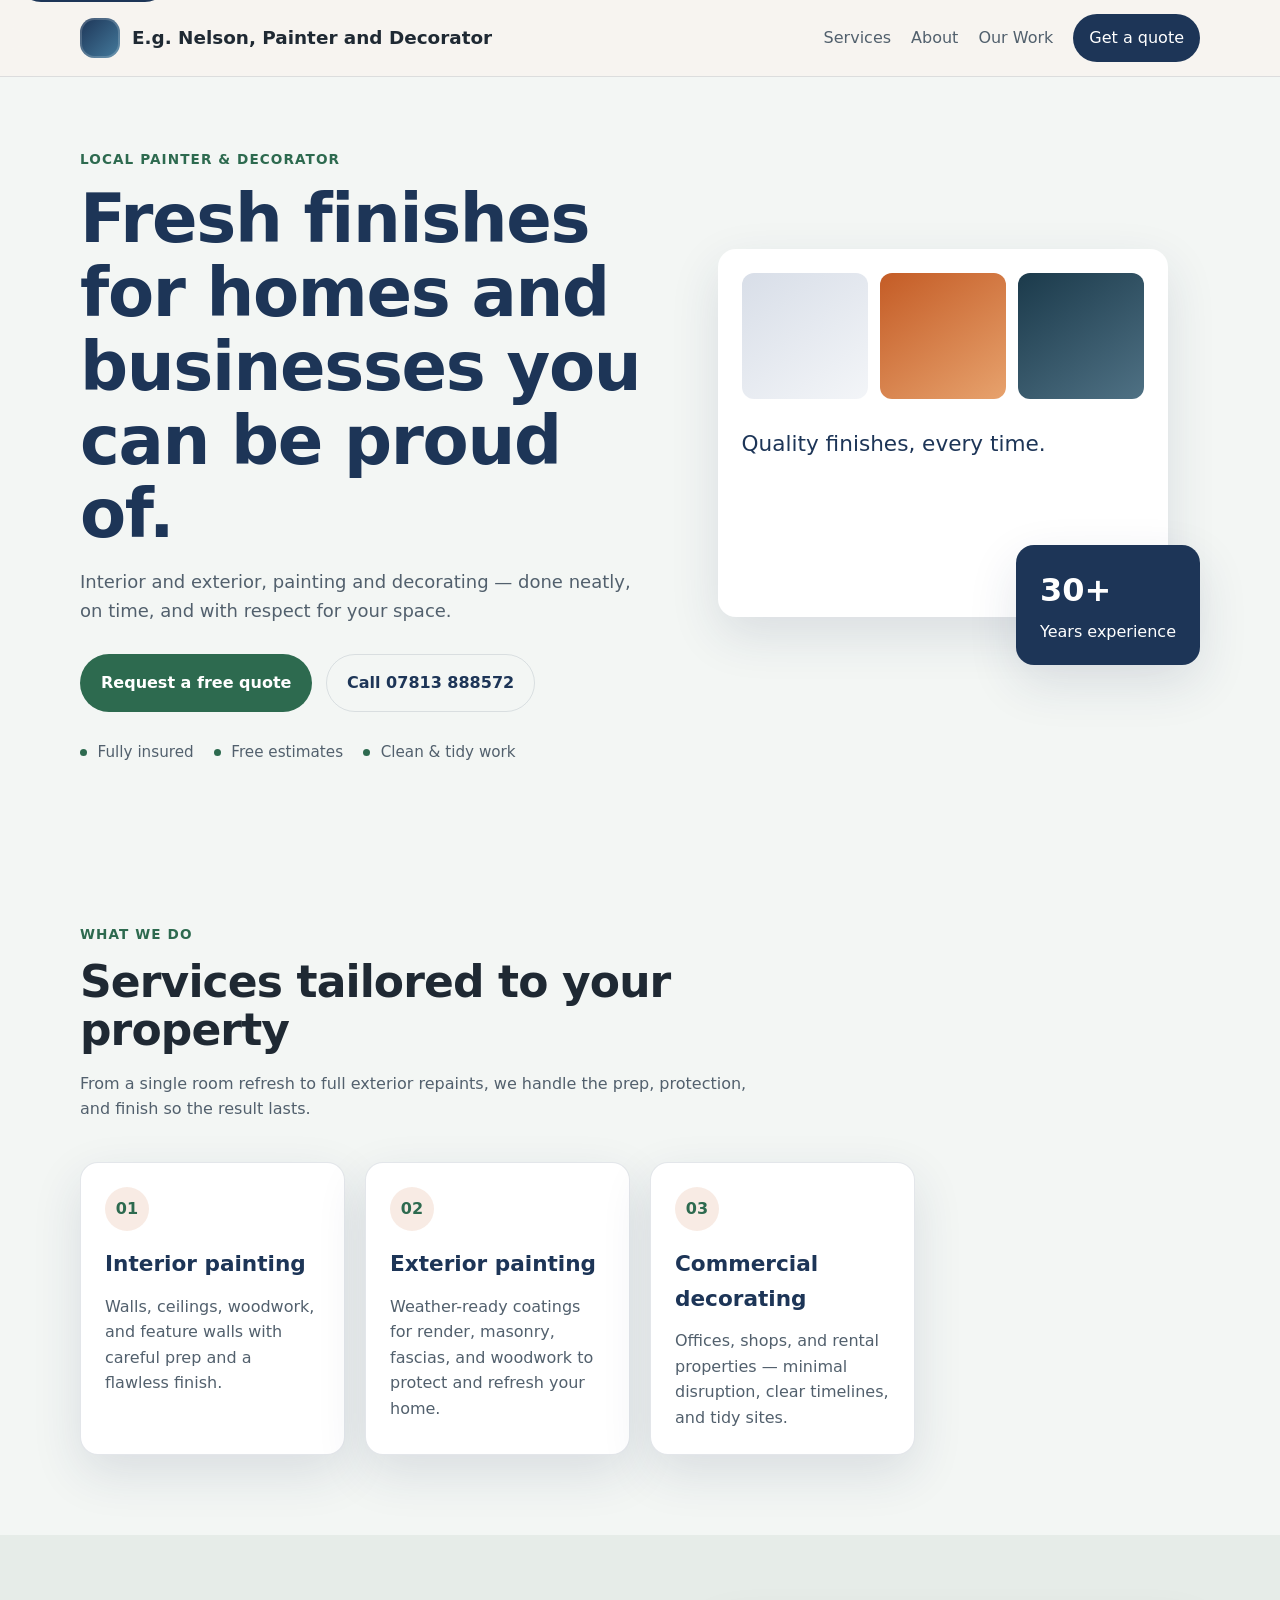
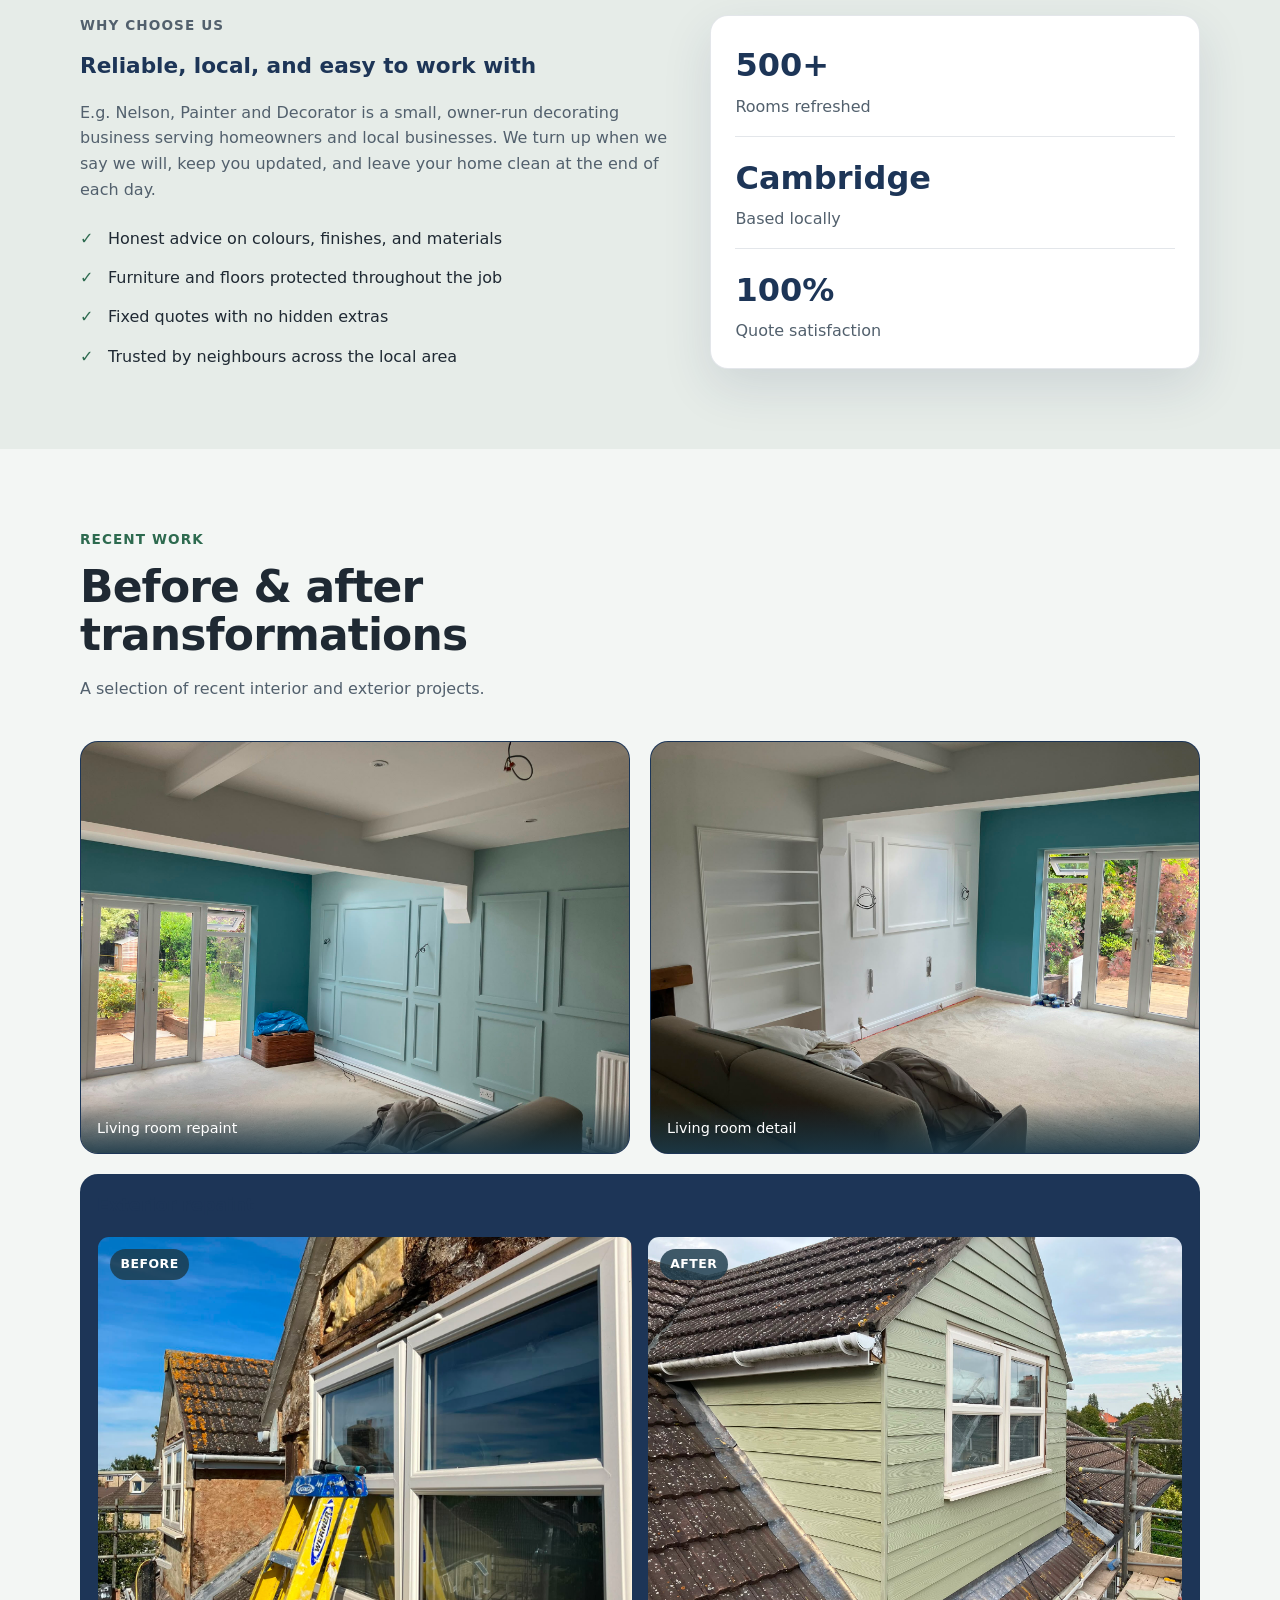
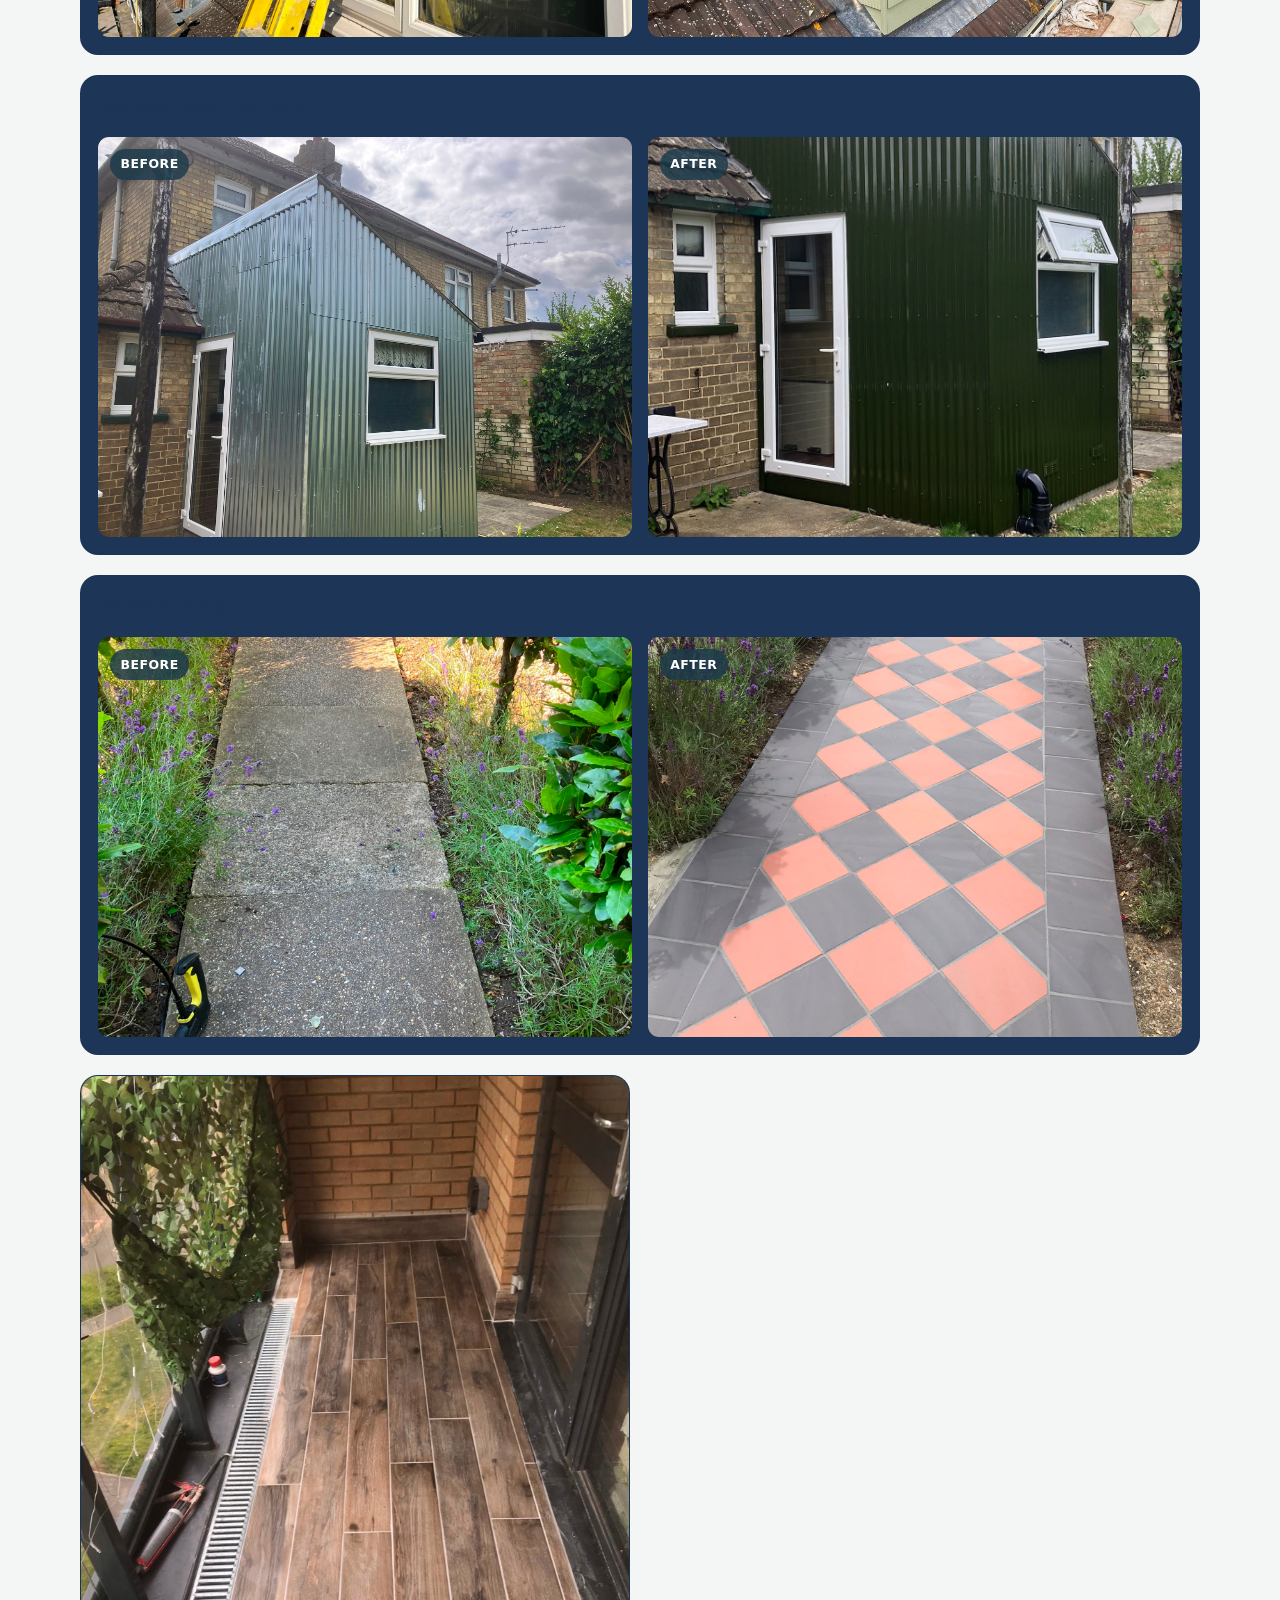
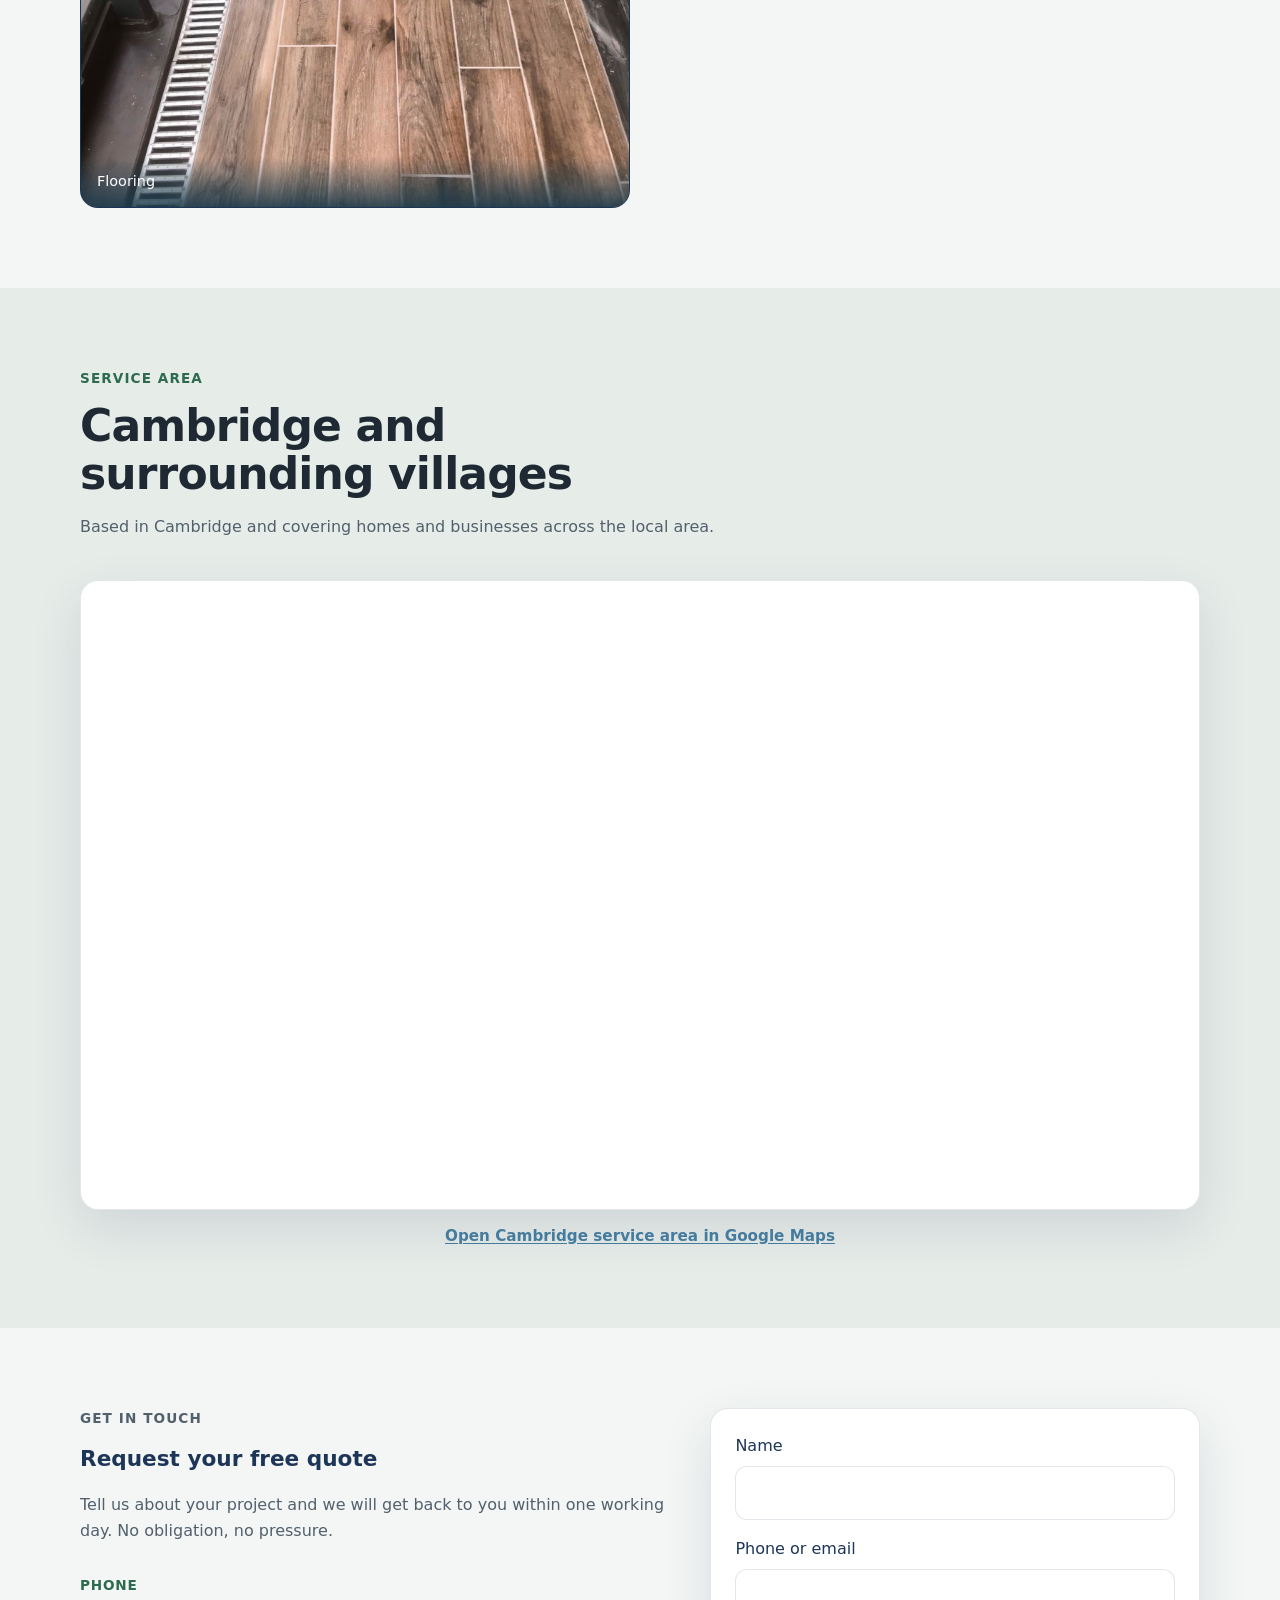
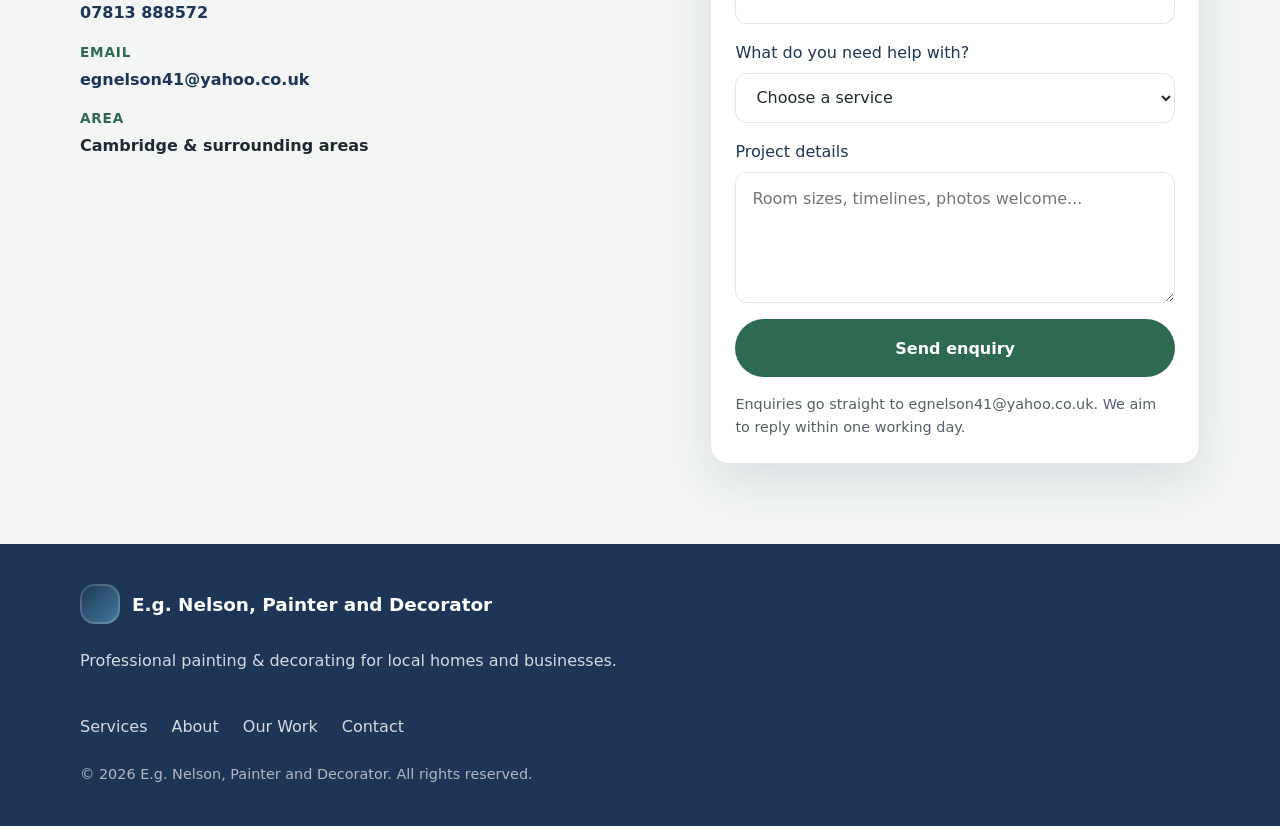
==== commit 69a51eb0: "Improve social share preview with full business details" ====
--- a/index.html
+++ b/index.html
@@ -5,28 +5,39 @@
     <meta name="viewport" content="width=device-width, initial-scale=1.0" />
     <meta
       name="description"
-      content="Professional painting and decorating in Cambridge and surrounding areas. Interior, exterior, and commercial work. Free quotes."
+      content="Trusted painting &amp; decorating in Cambridge and surrounding areas. Interior, exterior and commercial work. Free quotes — call 07813 888572."
     />
+    <link rel="canonical" href="https://painter-decorator-site.snelson633.workers.dev/" />
     <meta property="og:type" content="website" />
+    <meta property="og:site_name" content="E.g. Nelson, Painter and Decorator" />
+    <meta property="og:locale" content="en_GB" />
     <meta property="og:title" content="E.g. Nelson, Painter and Decorator" />
     <meta
       property="og:description"
-      content="Professional painting and decorating in Cambridge and surrounding areas. Interior, exterior, and commercial work. Free quotes."
+      content="Trusted painting &amp; decorating in Cambridge and surrounding areas. Interior, exterior and commercial work. Free quotes — call 07813 888572."
     />
     <meta property="og:url" content="https://painter-decorator-site.snelson633.workers.dev/" />
     <meta
       property="og:image"
       content="https://painter-decorator-site.snelson633.workers.dev/gallery/Exterior_After_1.jpeg"
     />
+    <meta
+      property="og:image:alt"
+      content="Exterior painting project completed by E.g. Nelson, Painter and Decorator"
+    />
     <meta name="twitter:card" content="summary_large_image" />
     <meta name="twitter:title" content="E.g. Nelson, Painter and Decorator" />
     <meta
       name="twitter:description"
-      content="Professional painting and decorating in Cambridge and surrounding areas. Interior, exterior, and commercial work. Free quotes."
+      content="Trusted painting &amp; decorating in Cambridge and surrounding areas. Interior, exterior and commercial work. Free quotes — call 07813 888572."
     />
     <meta
       name="twitter:image"
       content="https://painter-decorator-site.snelson633.workers.dev/gallery/Exterior_After_1.jpeg"
+    />
+    <meta
+      name="twitter:image:alt"
+      content="Exterior painting project completed by E.g. Nelson, Painter and Decorator"
     />
     <title>E.g. Nelson, Painter and Decorator</title>
     <link rel="icon" href="/favicon.svg" type="image/svg+xml" />
--- a/css/styles.css
+++ b/css/styles.css
@@ -721,6 +721,26 @@
   display: block;
 }
 
+.map-fallback {
+  margin: 0.85rem 0 0;
+  text-align: center;
+  font-size: 0.95rem;
+}
+
+.map-fallback a {
+  color: var(--navy-soft);
+  font-weight: 600;
+  text-decoration: underline;
+  text-underline-offset: 0.15em;
+}
+
+.map-error {
+  margin: 0;
+  padding: 1.25rem;
+  color: var(--text-muted);
+  text-align: center;
+}
+
 .site-footer {
   padding: 2.5rem 0;
   background: var(--navy);
